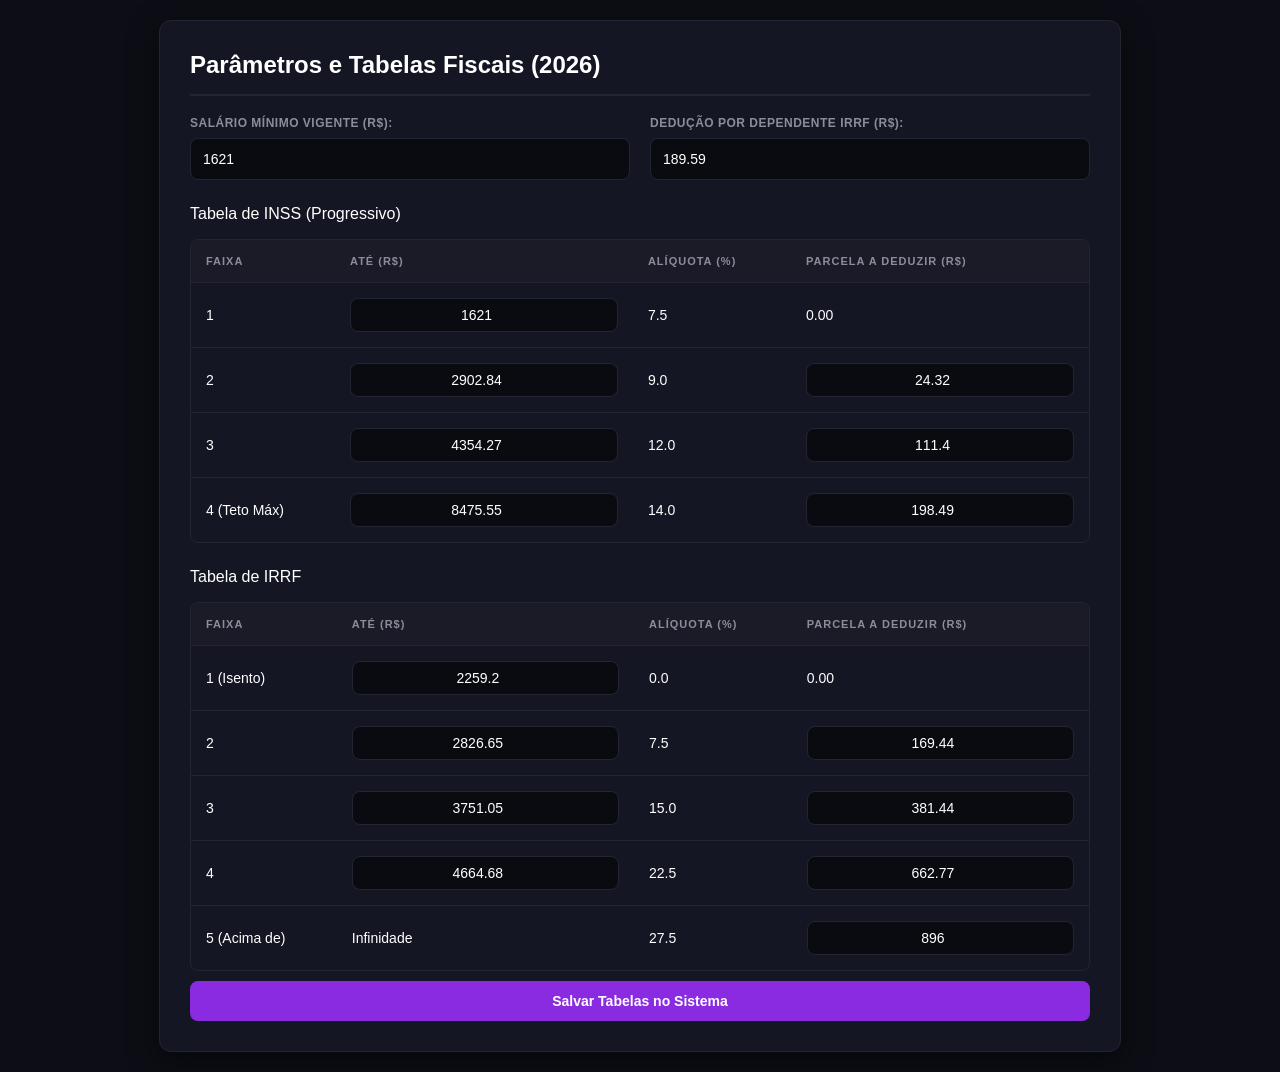
==== configuracoes.html @ a4c261ab "Update configuracoes.html" ====
<!DOCTYPE html>
<html lang="pt-BR">
<head>
    <meta charset="UTF-8">
    <meta name="viewport" content="width=device-width, initial-scale=1.0">
    <title>RH - Tabelas Fiscais (2026)</title>
    <style>
        :root {
            --bg-body: #0d0e15;
            --bg-card: #151623;
            --text-main: #ffffff;
            --text-muted: #8b8d9b;
            --accent-purple: #8a2be2;
            --accent-green: #2ecc71;
            --accent-red: #ff4757;
            --border-color: #232533;
        }

        body {
            font-family: 'Segoe UI', Tahoma, Geneva, Verdana, sans-serif;
            background-color: var(--bg-body);
            color: var(--text-main);
            padding: 20px;
            margin: 0;
        }

        .container, .card {
            background-color: var(--bg-card);
            padding: 30px;
            border-radius: 12px;
            border: 1px solid var(--border-color);
            max-width: 900px;
            margin: auto;
            box-shadow: 0 10px 30px rgba(0,0,0,0.5);
        }

        h2 { color: var(--text-main); border-bottom: 2px solid var(--border-color); padding-bottom: 15px; margin-top: 0; font-weight: 600; }
        h3 { color: var(--text-main); margin-top: 25px; font-weight: 500; font-size: 16px; }

        .form-grid, .grid-geral, .controles { display: grid; grid-template-columns: 1fr 1fr; gap: 20px; margin-bottom: 25px; }
        .form-group { display: flex; flex-direction: column; }
        .form-group.full-width { grid-column: 1 / -1; }

        label { font-size: 12px; color: var(--text-muted); font-weight: bold; margin-bottom: 8px; text-transform: uppercase; letter-spacing: 0.5px;}

        input, select {
            width: 100%; padding: 12px; background: #0a0b10;
            border: 1px solid var(--border-color); color: var(--text-main);
            border-radius: 8px; box-sizing: border-box; font-size: 14px; transition: 0.3s;
        }

        input:focus, select:focus { border-color: var(--accent-purple); outline: none; box-shadow: 0 0 0 2px rgba(138, 43, 226, 0.2); }
        input.tabela-input { text-align: center; padding: 8px; }

        button, .btn-salvar {
            padding: 12px 20px; border: none; border-radius: 8px; font-weight: bold; cursor: pointer; transition: 0.3s; color: #fff; font-size: 14px;
        }
        .btn-salvar, button { background-color: var(--accent-purple); width: 100%; margin-top: 10px;}
        .btn-salvar:hover, button:hover { background-color: #7122b8; transform: translateY(-1px); }

        table { width: 100%; border-collapse: separate; border-spacing: 0; margin-top: 15px; font-size: 14px; border: 1px solid var(--border-color); border-radius: 8px; overflow: hidden; }
        th, td { padding: 15px; text-align: left; border-bottom: 1px solid var(--border-color); }
        th { background-color: rgba(255,255,255,0.02); color: var(--text-muted); text-transform: uppercase; font-size: 11px; font-weight: bold; letter-spacing: 1px; }
        tr:last-child td { border-bottom: none; }
        tr:hover td { background-color: rgba(255,255,255,0.02); }

        .msg-sucesso { display: none; background-color: rgba(46, 204, 113, 0.1); color: var(--accent-green); border: 1px solid rgba(46, 204, 113, 0.2); padding: 12px; border-radius: 8px; text-align: center; margin-top: 20px; font-weight: bold; }
    </style>
</head>
<body>

<div class="container">
    <h2>Parâmetros e Tabelas Fiscais (2026)</h2>
    
    <div class="grid-geral">
        <div class="form-group">
            <label>Salário Mínimo Vigente (R$):</label>
            <input type="number" id="salarioMinimo" step="0.01">
        </div>
        <div class="form-group">
            <label>Dedução por Dependente IRRF (R$):</label>
            <input type="number" id="deducaoDependente" step="0.01">
        </div>
    </div>

    <h3>Tabela de INSS (Progressivo)</h3>
    <table>
        <tr>
            <th>Faixa</th>
            <th>Até (R$)</th>
            <th>Alíquota (%)</th>
            <th>Parcela a Deduzir (R$)</th>
        </tr>
        <tr><td>1</td><td><input type="number" id="inssTeto1" class="tabela-input"></td><td>7.5</td><td>0.00</td></tr>
        <tr><td>2</td><td><input type="number" id="inssTeto2" class="tabela-input"></td><td>9.0</td><td><input type="number" id="inssDed2" class="tabela-input"></td></tr>
        <tr><td>3</td><td><input type="number" id="inssTeto3" class="tabela-input"></td><td>12.0</td><td><input type="number" id="inssDed3" class="tabela-input"></td></tr>
        <tr><td>4 (Teto Máx)</td><td><input type="number" id="inssTeto4" class="tabela-input"></td><td>14.0</td><td><input type="number" id="inssDed4" class="tabela-input"></td></tr>
    </table>

    <h3>Tabela de IRRF</h3>
    <table>
        <tr>
            <th>Faixa</th>
            <th>Até (R$)</th>
            <th>Alíquota (%)</th>
            <th>Parcela a Deduzir (R$)</th>
        </tr>
        <tr><td>1 (Isento)</td><td><input type="number" id="irrfTeto1" class="tabela-input"></td><td>0.0</td><td>0.00</td></tr>
        <tr><td>2</td><td><input type="number" id="irrfTeto2" class="tabela-input"></td><td>7.5</td><td><input type="number" id="irrfDed2" class="tabela-input"></td></tr>
        <tr><td>3</td><td><input type="number" id="irrfTeto3" class="tabela-input"></td><td>15.0</td><td><input type="number" id="irrfDed3" class="tabela-input"></td></tr>
        <tr><td>4</td><td><input type="number" id="irrfTeto4" class="tabela-input"></td><td>22.5</td><td><input type="number" id="irrfDed4" class="tabela-input"></td></tr>
        <tr><td>5 (Acima de)</td><td>Infinidade</td><td>27.5</td><td><input type="number" id="irrfDed5" class="tabela-input"></td></tr>
    </table>

    <button class="btn-salvar" onclick="salvarTabelas()">Salvar Tabelas no Sistema</button>
    <div id="msgSucesso" class="msg-sucesso">Tabelas atualizadas e salvas com sucesso!</div>
</div>

<script>
    document.addEventListener("DOMContentLoaded", carregarTabelas);

    function carregarTabelas() {
        const dados = JSON.parse(localStorage.getItem('rhTabelasFiscais')) || {
            geral: { salarioMinimo: 1621.00, deducaoDependente: 189.59 },
            inss: { 
                teto1: 1621.00, 
                teto2: 2902.84, ded2: 24.32, 
                teto3: 4354.27, ded3: 111.40, 
                teto4: 8475.55, ded4: 198.49 
            },
            irrf: { teto1: 2259.20, teto2: 2826.65, ded2: 169.44, teto3: 3751.05, ded3: 381.44, teto4: 4664.68, ded4: 662.77, ded5: 896.00 }
        };

        document.getElementById('salarioMinimo').value = dados.geral.salarioMinimo;
        document.getElementById('deducaoDependente').value = dados.geral.deducaoDependente;
        
        document.getElementById('inssTeto1').value = dados.inss.teto1;
        document.getElementById('inssTeto2').value = dados.inss.teto2;
        document.getElementById('inssTeto3').value = dados.inss.teto3;
        document.getElementById('inssTeto4').value = dados.inss.teto4;

        document.getElementById('irrfTeto1').value = dados.irrf.teto1;
        document.getElementById('irrfTeto2').value = dados.irrf.teto2;
        document.getElementById('irrfTeto3').value = dados.irrf.teto3;
        document.getElementById('irrfTeto4').value = dados.irrf.teto4;
        
        document.getElementById('irrfDed2').value = dados.irrf.ded2;
        document.getElementById('irrfDed3').value = dados.irrf.ded3;
        document.getElementById('irrfDed4').value = dados.irrf.ded4;
        document.getElementById('irrfDed5').value = dados.irrf.ded5;

        // Novas parcelas do INSS
        document.getElementById('inssDed2').value = dados.inss.ded2;
        document.getElementById('inssDed3').value = dados.inss.ded3;
        document.getElementById('inssDed4').value = dados.inss.ded4;
    }

    function salvarTabelas() {
        const dados = {
            geral: {
                salarioMinimo: parseFloat(document.getElementById('salarioMinimo').value),
                deducaoDependente: parseFloat(document.getElementById('deducaoDependente').value)
            },
            inss: {
                teto1: parseFloat(document.getElementById('inssTeto1').value),
                teto2: parseFloat(document.getElementById('inssTeto2').value),
                ded2: parseFloat(document.getElementById('inssDed2').value),
                teto3: parseFloat(document.getElementById('inssTeto3').value),
                ded3: parseFloat(document.getElementById('inssDed3').value),
                teto4: parseFloat(document.getElementById('inssTeto4').value),
                ded4: parseFloat(document.getElementById('inssDed4').value)
            },
            irrf: {
                teto1: parseFloat(document.getElementById('irrfTeto1').value),
                teto2: parseFloat(document.getElementById('irrfTeto2').value),
                ded2: parseFloat(document.getElementById('irrfDed2').value),
                teto3: parseFloat(document.getElementById('irrfTeto3').value),
                ded3: parseFloat(document.getElementById('irrfDed3').value),
                teto4: parseFloat(document.getElementById('irrfTeto4').value),
                ded4: parseFloat(document.getElementById('irrfDed4').value),
                ded5: parseFloat(document.getElementById('irrfDed5').value)
            }
        };

        localStorage.setItem('rhTabelasFiscais', JSON.stringify(dados));

        const msg = document.getElementById('msgSucesso');
        msg.style.display = 'block';
        setTimeout(() => { msg.style.display = 'none'; }, 3000);
    }
</script>

</body>
</html>
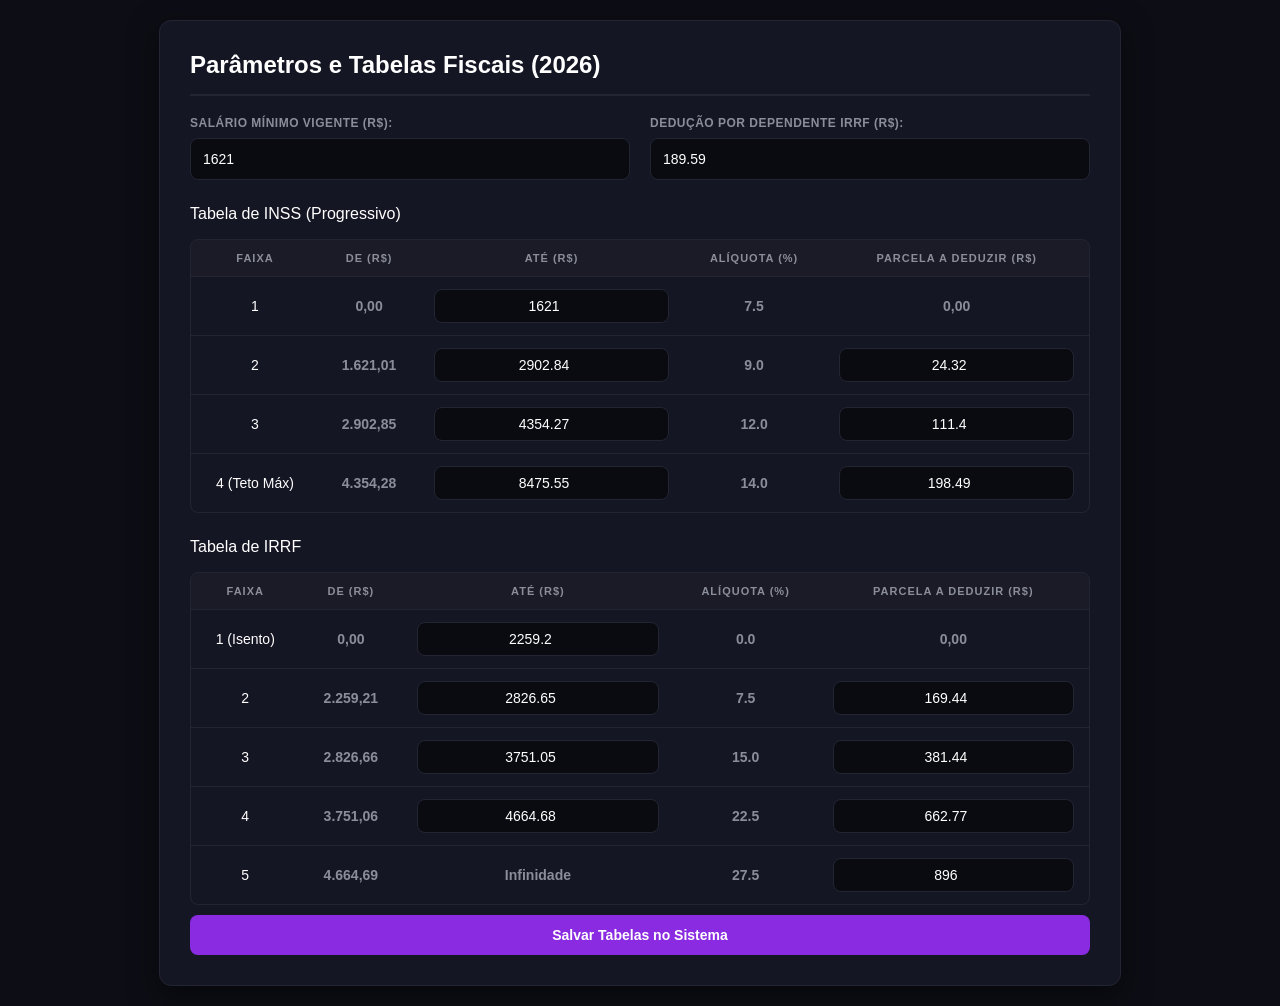
==== commit 60e68815: "Update configuracoes.html" ====
--- a/configuracoes.html
+++ b/configuracoes.html
@@ -6,63 +6,34 @@
     <title>RH - Tabelas Fiscais (2026)</title>
     <style>
         :root {
-            --bg-body: #0d0e15;
-            --bg-card: #151623;
-            --text-main: #ffffff;
-            --text-muted: #8b8d9b;
-            --accent-purple: #8a2be2;
-            --accent-green: #2ecc71;
-            --accent-red: #ff4757;
-            --border-color: #232533;
+            --bg-body: #0d0e15; --bg-card: #151623; --text-main: #ffffff;
+            --text-muted: #8b8d9b; --accent-purple: #8a2be2; --accent-green: #2ecc71;
+            --accent-red: #ff4757; --border-color: #232533;
         }
 
-        body {
-            font-family: 'Segoe UI', Tahoma, Geneva, Verdana, sans-serif;
-            background-color: var(--bg-body);
-            color: var(--text-main);
-            padding: 20px;
-            margin: 0;
-        }
-
-        .container, .card {
-            background-color: var(--bg-card);
-            padding: 30px;
-            border-radius: 12px;
-            border: 1px solid var(--border-color);
-            max-width: 900px;
-            margin: auto;
-            box-shadow: 0 10px 30px rgba(0,0,0,0.5);
-        }
-
+        body { font-family: 'Segoe UI', Tahoma, Geneva, Verdana, sans-serif; background-color: var(--bg-body); color: var(--text-main); padding: 20px; margin: 0; }
+        .container { background-color: var(--bg-card); padding: 30px; border-radius: 12px; border: 1px solid var(--border-color); max-width: 900px; margin: auto; box-shadow: 0 10px 30px rgba(0,0,0,0.5); }
         h2 { color: var(--text-main); border-bottom: 2px solid var(--border-color); padding-bottom: 15px; margin-top: 0; font-weight: 600; }
         h3 { color: var(--text-main); margin-top: 25px; font-weight: 500; font-size: 16px; }
 
-        .form-grid, .grid-geral, .controles { display: grid; grid-template-columns: 1fr 1fr; gap: 20px; margin-bottom: 25px; }
+        .form-grid, .grid-geral { display: grid; grid-template-columns: 1fr 1fr; gap: 20px; margin-bottom: 25px; }
         .form-group { display: flex; flex-direction: column; }
-        .form-group.full-width { grid-column: 1 / -1; }
-
+        
         label { font-size: 12px; color: var(--text-muted); font-weight: bold; margin-bottom: 8px; text-transform: uppercase; letter-spacing: 0.5px;}
-
-        input, select {
-            width: 100%; padding: 12px; background: #0a0b10;
-            border: 1px solid var(--border-color); color: var(--text-main);
-            border-radius: 8px; box-sizing: border-box; font-size: 14px; transition: 0.3s;
-        }
-
-        input:focus, select:focus { border-color: var(--accent-purple); outline: none; box-shadow: 0 0 0 2px rgba(138, 43, 226, 0.2); }
+        input { width: 100%; padding: 12px; background: #0a0b10; border: 1px solid var(--border-color); color: var(--text-main); border-radius: 8px; box-sizing: border-box; font-size: 14px; transition: 0.3s; }
+        input:focus { border-color: var(--accent-purple); outline: none; box-shadow: 0 0 0 2px rgba(138, 43, 226, 0.2); }
         input.tabela-input { text-align: center; padding: 8px; }
 
-        button, .btn-salvar {
-            padding: 12px 20px; border: none; border-radius: 8px; font-weight: bold; cursor: pointer; transition: 0.3s; color: #fff; font-size: 14px;
-        }
-        .btn-salvar, button { background-color: var(--accent-purple); width: 100%; margin-top: 10px;}
-        .btn-salvar:hover, button:hover { background-color: #7122b8; transform: translateY(-1px); }
+        button, .btn-salvar { padding: 12px 20px; border: none; border-radius: 8px; font-weight: bold; cursor: pointer; transition: 0.3s; color: #fff; font-size: 14px; background-color: var(--accent-purple); width: 100%; margin-top: 10px;}
+        .btn-salvar:hover { background-color: #7122b8; transform: translateY(-1px); }
 
         table { width: 100%; border-collapse: separate; border-spacing: 0; margin-top: 15px; font-size: 14px; border: 1px solid var(--border-color); border-radius: 8px; overflow: hidden; }
-        th, td { padding: 15px; text-align: left; border-bottom: 1px solid var(--border-color); }
+        th, td { padding: 12px 15px; text-align: center; border-bottom: 1px solid var(--border-color); }
         th { background-color: rgba(255,255,255,0.02); color: var(--text-muted); text-transform: uppercase; font-size: 11px; font-weight: bold; letter-spacing: 1px; }
         tr:last-child td { border-bottom: none; }
         tr:hover td { background-color: rgba(255,255,255,0.02); }
+        
+        .col-texto { color: var(--text-muted); font-weight: bold; }
 
         .msg-sucesso { display: none; background-color: rgba(46, 204, 113, 0.1); color: var(--accent-green); border: 1px solid rgba(46, 204, 113, 0.2); padding: 12px; border-radius: 8px; text-align: center; margin-top: 20px; font-weight: bold; }
     </style>
@@ -87,29 +58,85 @@
     <table>
         <tr>
             <th>Faixa</th>
+            <th>De (R$)</th>
             <th>Até (R$)</th>
             <th>Alíquota (%)</th>
             <th>Parcela a Deduzir (R$)</th>
         </tr>
-        <tr><td>1</td><td><input type="number" id="inssTeto1" class="tabela-input"></td><td>7.5</td><td>0.00</td></tr>
-        <tr><td>2</td><td><input type="number" id="inssTeto2" class="tabela-input"></td><td>9.0</td><td><input type="number" id="inssDed2" class="tabela-input"></td></tr>
-        <tr><td>3</td><td><input type="number" id="inssTeto3" class="tabela-input"></td><td>12.0</td><td><input type="number" id="inssDed3" class="tabela-input"></td></tr>
-        <tr><td>4 (Teto Máx)</td><td><input type="number" id="inssTeto4" class="tabela-input"></td><td>14.0</td><td><input type="number" id="inssDed4" class="tabela-input"></td></tr>
+        <tr>
+            <td>1</td>
+            <td class="col-texto">0,00</td>
+            <td><input type="number" id="inssTeto1" class="tabela-input" onchange="atualizarLimites()"></td>
+            <td class="col-texto">7.5</td>
+            <td class="col-texto">0,00</td>
+        </tr>
+        <tr>
+            <td>2</td>
+            <td class="col-texto" id="inssDe2">1.621,01</td>
+            <td><input type="number" id="inssTeto2" class="tabela-input" onchange="atualizarLimites()"></td>
+            <td class="col-texto">9.0</td>
+            <td><input type="number" id="inssDed2" class="tabela-input"></td>
+        </tr>
+        <tr>
+            <td>3</td>
+            <td class="col-texto" id="inssDe3">2.902,85</td>
+            <td><input type="number" id="inssTeto3" class="tabela-input" onchange="atualizarLimites()"></td>
+            <td class="col-texto">12.0</td>
+            <td><input type="number" id="inssDed3" class="tabela-input"></td>
+        </tr>
+        <tr>
+            <td>4 (Teto Máx)</td>
+            <td class="col-texto" id="inssDe4">4.354,28</td>
+            <td><input type="number" id="inssTeto4" class="tabela-input"></td>
+            <td class="col-texto">14.0</td>
+            <td><input type="number" id="inssDed4" class="tabela-input"></td>
+        </tr>
     </table>
 
     <h3>Tabela de IRRF</h3>
     <table>
         <tr>
             <th>Faixa</th>
+            <th>De (R$)</th>
             <th>Até (R$)</th>
             <th>Alíquota (%)</th>
             <th>Parcela a Deduzir (R$)</th>
         </tr>
-        <tr><td>1 (Isento)</td><td><input type="number" id="irrfTeto1" class="tabela-input"></td><td>0.0</td><td>0.00</td></tr>
-        <tr><td>2</td><td><input type="number" id="irrfTeto2" class="tabela-input"></td><td>7.5</td><td><input type="number" id="irrfDed2" class="tabela-input"></td></tr>
-        <tr><td>3</td><td><input type="number" id="irrfTeto3" class="tabela-input"></td><td>15.0</td><td><input type="number" id="irrfDed3" class="tabela-input"></td></tr>
-        <tr><td>4</td><td><input type="number" id="irrfTeto4" class="tabela-input"></td><td>22.5</td><td><input type="number" id="irrfDed4" class="tabela-input"></td></tr>
-        <tr><td>5 (Acima de)</td><td>Infinidade</td><td>27.5</td><td><input type="number" id="irrfDed5" class="tabela-input"></td></tr>
+        <tr>
+            <td>1 (Isento)</td>
+            <td class="col-texto">0,00</td>
+            <td><input type="number" id="irrfTeto1" class="tabela-input" onchange="atualizarLimites()"></td>
+            <td class="col-texto">0.0</td>
+            <td class="col-texto">0,00</td>
+        </tr>
+        <tr>
+            <td>2</td>
+            <td class="col-texto" id="irrfDe2">2.259,21</td>
+            <td><input type="number" id="irrfTeto2" class="tabela-input" onchange="atualizarLimites()"></td>
+            <td class="col-texto">7.5</td>
+            <td><input type="number" id="irrfDed2" class="tabela-input"></td>
+        </tr>
+        <tr>
+            <td>3</td>
+            <td class="col-texto" id="irrfDe3">2.826,66</td>
+            <td><input type="number" id="irrfTeto3" class="tabela-input" onchange="atualizarLimites()"></td>
+            <td class="col-texto">15.0</td>
+            <td><input type="number" id="irrfDed3" class="tabela-input"></td>
+        </tr>
+        <tr>
+            <td>4</td>
+            <td class="col-texto" id="irrfDe4">3.751,06</td>
+            <td><input type="number" id="irrfTeto4" class="tabela-input" onchange="atualizarLimites()"></td>
+            <td class="col-texto">22.5</td>
+            <td><input type="number" id="irrfDed4" class="tabela-input"></td>
+        </tr>
+        <tr>
+            <td>5</td>
+            <td class="col-texto" id="irrfDe5">4.664,69</td>
+            <td class="col-texto">Infinidade</td>
+            <td class="col-texto">27.5</td>
+            <td><input type="number" id="irrfDed5" class="tabela-input"></td>
+        </tr>
     </table>
 
     <button class="btn-salvar" onclick="salvarTabelas()">Salvar Tabelas no Sistema</button>
@@ -131,28 +158,47 @@
             irrf: { teto1: 2259.20, teto2: 2826.65, ded2: 169.44, teto3: 3751.05, ded3: 381.44, teto4: 4664.68, ded4: 662.77, ded5: 896.00 }
         };
 
+        // Geral
         document.getElementById('salarioMinimo').value = dados.geral.salarioMinimo;
         document.getElementById('deducaoDependente').value = dados.geral.deducaoDependente;
         
+        // INSS
         document.getElementById('inssTeto1').value = dados.inss.teto1;
         document.getElementById('inssTeto2').value = dados.inss.teto2;
         document.getElementById('inssTeto3').value = dados.inss.teto3;
         document.getElementById('inssTeto4').value = dados.inss.teto4;
-
+        document.getElementById('inssDed2').value = dados.inss.ded2;
+        document.getElementById('inssDed3').value = dados.inss.ded3;
+        document.getElementById('inssDed4').value = dados.inss.ded4;
+
+        // IRRF
         document.getElementById('irrfTeto1').value = dados.irrf.teto1;
         document.getElementById('irrfTeto2').value = dados.irrf.teto2;
         document.getElementById('irrfTeto3').value = dados.irrf.teto3;
         document.getElementById('irrfTeto4').value = dados.irrf.teto4;
-        
         document.getElementById('irrfDed2').value = dados.irrf.ded2;
         document.getElementById('irrfDed3').value = dados.irrf.ded3;
         document.getElementById('irrfDed4').value = dados.irrf.ded4;
         document.getElementById('irrfDed5').value = dados.irrf.ded5;
 
-        // Novas parcelas do INSS
-        document.getElementById('inssDed2').value = dados.inss.ded2;
-        document.getElementById('inssDed3').value = dados.inss.ded3;
-        document.getElementById('inssDed4').value = dados.inss.ded4;
+        // Atualiza os campos visuais "De (R$)"
+        atualizarLimites();
+    }
+
+    function atualizarLimites() {
+        // Formata os textos para exibir no padrão "1.621,01"
+        const formatarMoeda = (valor) => valor.toLocaleString('pt-BR', { minimumFractionDigits: 2, maximumFractionDigits: 2 });
+
+        // Atualiza "De" do INSS
+        document.getElementById('inssDe2').innerText = formatarMoeda(parseFloat(document.getElementById('inssTeto1').value || 0) + 0.01);
+        document.getElementById('inssDe3').innerText = formatarMoeda(parseFloat(document.getElementById('inssTeto2').value || 0) + 0.01);
+        document.getElementById('inssDe4').innerText = formatarMoeda(parseFloat(document.getElementById('inssTeto3').value || 0) + 0.01);
+
+        // Atualiza "De" do IRRF
+        document.getElementById('irrfDe2').innerText = formatarMoeda(parseFloat(document.getElementById('irrfTeto1').value || 0) + 0.01);
+        document.getElementById('irrfDe3').innerText = formatarMoeda(parseFloat(document.getElementById('irrfTeto2').value || 0) + 0.01);
+        document.getElementById('irrfDe4').innerText = formatarMoeda(parseFloat(document.getElementById('irrfTeto3').value || 0) + 0.01);
+        document.getElementById('irrfDe5').innerText = formatarMoeda(parseFloat(document.getElementById('irrfTeto4').value || 0) + 0.01);
     }
 
     function salvarTabelas() {
@@ -184,6 +230,9 @@
 
         localStorage.setItem('rhTabelasFiscais', JSON.stringify(dados));
 
+        // Atualiza os valores visuais novamente por garantia
+        atualizarLimites();
+
         const msg = document.getElementById('msgSucesso');
         msg.style.display = 'block';
         setTimeout(() => { msg.style.display = 'none'; }, 3000);
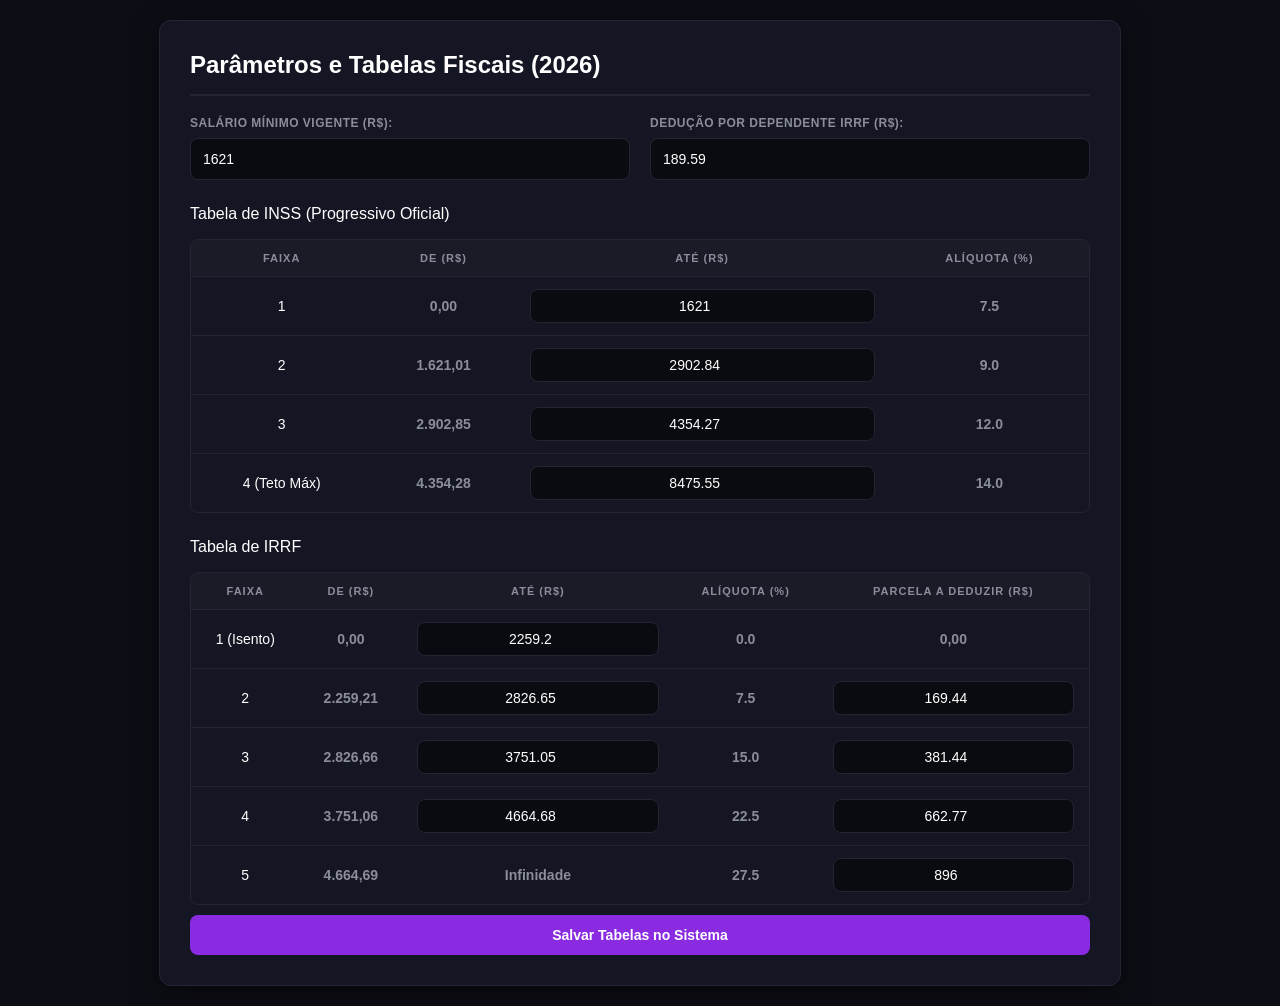
==== commit 0923b46f: "Update configuracoes.html" ====
--- a/configuracoes.html
+++ b/configuracoes.html
@@ -54,7 +54,41 @@
         </div>
     </div>
 
-    <h3>Tabela de INSS (Progressivo)</h3>
+    <h3>Tabela de INSS (Progressivo Oficial)</h3>
+    <table>
+        <tr>
+            <th>Faixa</th>
+            <th>De (R$)</th>
+            <th>Até (R$)</th>
+            <th>Alíquota (%)</th>
+        </tr>
+        <tr>
+            <td>1</td>
+            <td class="col-texto">0,00</td>
+            <td><input type="number" id="inssTeto1" class="tabela-input" onchange="atualizarLimites()"></td>
+            <td class="col-texto">7.5</td>
+        </tr>
+        <tr>
+            <td>2</td>
+            <td class="col-texto" id="inssDe2">-</td>
+            <td><input type="number" id="inssTeto2" class="tabela-input" onchange="atualizarLimites()"></td>
+            <td class="col-texto">9.0</td>
+        </tr>
+        <tr>
+            <td>3</td>
+            <td class="col-texto" id="inssDe3">-</td>
+            <td><input type="number" id="inssTeto3" class="tabela-input" onchange="atualizarLimites()"></td>
+            <td class="col-texto">12.0</td>
+        </tr>
+        <tr>
+            <td>4 (Teto Máx)</td>
+            <td class="col-texto" id="inssDe4">-</td>
+            <td><input type="number" id="inssTeto4" class="tabela-input"></td>
+            <td class="col-texto">14.0</td>
+        </tr>
+    </table>
+
+    <h3>Tabela de IRRF</h3>
     <table>
         <tr>
             <th>Faixa</th>
@@ -64,45 +98,6 @@
             <th>Parcela a Deduzir (R$)</th>
         </tr>
         <tr>
-            <td>1</td>
-            <td class="col-texto">0,00</td>
-            <td><input type="number" id="inssTeto1" class="tabela-input" onchange="atualizarLimites()"></td>
-            <td class="col-texto">7.5</td>
-            <td class="col-texto">0,00</td>
-        </tr>
-        <tr>
-            <td>2</td>
-            <td class="col-texto" id="inssDe2">1.621,01</td>
-            <td><input type="number" id="inssTeto2" class="tabela-input" onchange="atualizarLimites()"></td>
-            <td class="col-texto">9.0</td>
-            <td><input type="number" id="inssDed2" class="tabela-input"></td>
-        </tr>
-        <tr>
-            <td>3</td>
-            <td class="col-texto" id="inssDe3">2.902,85</td>
-            <td><input type="number" id="inssTeto3" class="tabela-input" onchange="atualizarLimites()"></td>
-            <td class="col-texto">12.0</td>
-            <td><input type="number" id="inssDed3" class="tabela-input"></td>
-        </tr>
-        <tr>
-            <td>4 (Teto Máx)</td>
-            <td class="col-texto" id="inssDe4">4.354,28</td>
-            <td><input type="number" id="inssTeto4" class="tabela-input"></td>
-            <td class="col-texto">14.0</td>
-            <td><input type="number" id="inssDed4" class="tabela-input"></td>
-        </tr>
-    </table>
-
-    <h3>Tabela de IRRF</h3>
-    <table>
-        <tr>
-            <th>Faixa</th>
-            <th>De (R$)</th>
-            <th>Até (R$)</th>
-            <th>Alíquota (%)</th>
-            <th>Parcela a Deduzir (R$)</th>
-        </tr>
-        <tr>
             <td>1 (Isento)</td>
             <td class="col-texto">0,00</td>
             <td><input type="number" id="irrfTeto1" class="tabela-input" onchange="atualizarLimites()"></td>
@@ -111,28 +106,28 @@
         </tr>
         <tr>
             <td>2</td>
-            <td class="col-texto" id="irrfDe2">2.259,21</td>
+            <td class="col-texto" id="irrfDe2">-</td>
             <td><input type="number" id="irrfTeto2" class="tabela-input" onchange="atualizarLimites()"></td>
             <td class="col-texto">7.5</td>
             <td><input type="number" id="irrfDed2" class="tabela-input"></td>
         </tr>
         <tr>
             <td>3</td>
-            <td class="col-texto" id="irrfDe3">2.826,66</td>
+            <td class="col-texto" id="irrfDe3">-</td>
             <td><input type="number" id="irrfTeto3" class="tabela-input" onchange="atualizarLimites()"></td>
             <td class="col-texto">15.0</td>
             <td><input type="number" id="irrfDed3" class="tabela-input"></td>
         </tr>
         <tr>
             <td>4</td>
-            <td class="col-texto" id="irrfDe4">3.751,06</td>
+            <td class="col-texto" id="irrfDe4">-</td>
             <td><input type="number" id="irrfTeto4" class="tabela-input" onchange="atualizarLimites()"></td>
             <td class="col-texto">22.5</td>
             <td><input type="number" id="irrfDed4" class="tabela-input"></td>
         </tr>
         <tr>
             <td>5</td>
-            <td class="col-texto" id="irrfDe5">4.664,69</td>
+            <td class="col-texto" id="irrfDe5">-</td>
             <td class="col-texto">Infinidade</td>
             <td class="col-texto">27.5</td>
             <td><input type="number" id="irrfDed5" class="tabela-input"></td>
@@ -140,38 +135,28 @@
     </table>
 
     <button class="btn-salvar" onclick="salvarTabelas()">Salvar Tabelas no Sistema</button>
-    <div id="msgSucesso" class="msg-sucesso">Tabelas atualizadas e salvas com sucesso!</div>
+    <div id="msgSucesso" class="msg-sucesso">Tabelas atualizadas com sucesso!</div>
 </div>
 
 <script>
     document.addEventListener("DOMContentLoaded", carregarTabelas);
 
     function carregarTabelas() {
+        // Remove as deduções do INSS e carrega os dados limpos
         const dados = JSON.parse(localStorage.getItem('rhTabelasFiscais')) || {
             geral: { salarioMinimo: 1621.00, deducaoDependente: 189.59 },
-            inss: { 
-                teto1: 1621.00, 
-                teto2: 2902.84, ded2: 24.32, 
-                teto3: 4354.27, ded3: 111.40, 
-                teto4: 8475.55, ded4: 198.49 
-            },
+            inss: { teto1: 1621.00, teto2: 2902.84, teto3: 4354.27, teto4: 8475.55 },
             irrf: { teto1: 2259.20, teto2: 2826.65, ded2: 169.44, teto3: 3751.05, ded3: 381.44, teto4: 4664.68, ded4: 662.77, ded5: 896.00 }
         };
 
-        // Geral
         document.getElementById('salarioMinimo').value = dados.geral.salarioMinimo;
         document.getElementById('deducaoDependente').value = dados.geral.deducaoDependente;
         
-        // INSS
         document.getElementById('inssTeto1').value = dados.inss.teto1;
         document.getElementById('inssTeto2').value = dados.inss.teto2;
         document.getElementById('inssTeto3').value = dados.inss.teto3;
         document.getElementById('inssTeto4').value = dados.inss.teto4;
-        document.getElementById('inssDed2').value = dados.inss.ded2;
-        document.getElementById('inssDed3').value = dados.inss.ded3;
-        document.getElementById('inssDed4').value = dados.inss.ded4;
-
-        // IRRF
+
         document.getElementById('irrfTeto1').value = dados.irrf.teto1;
         document.getElementById('irrfTeto2').value = dados.irrf.teto2;
         document.getElementById('irrfTeto3').value = dados.irrf.teto3;
@@ -181,20 +166,14 @@
         document.getElementById('irrfDed4').value = dados.irrf.ded4;
         document.getElementById('irrfDed5').value = dados.irrf.ded5;
 
-        // Atualiza os campos visuais "De (R$)"
         atualizarLimites();
     }
 
     function atualizarLimites() {
-        // Formata os textos para exibir no padrão "1.621,01"
         const formatarMoeda = (valor) => valor.toLocaleString('pt-BR', { minimumFractionDigits: 2, maximumFractionDigits: 2 });
-
-        // Atualiza "De" do INSS
         document.getElementById('inssDe2').innerText = formatarMoeda(parseFloat(document.getElementById('inssTeto1').value || 0) + 0.01);
         document.getElementById('inssDe3').innerText = formatarMoeda(parseFloat(document.getElementById('inssTeto2').value || 0) + 0.01);
         document.getElementById('inssDe4').innerText = formatarMoeda(parseFloat(document.getElementById('inssTeto3').value || 0) + 0.01);
-
-        // Atualiza "De" do IRRF
         document.getElementById('irrfDe2').innerText = formatarMoeda(parseFloat(document.getElementById('irrfTeto1').value || 0) + 0.01);
         document.getElementById('irrfDe3').innerText = formatarMoeda(parseFloat(document.getElementById('irrfTeto2').value || 0) + 0.01);
         document.getElementById('irrfDe4').innerText = formatarMoeda(parseFloat(document.getElementById('irrfTeto3').value || 0) + 0.01);
@@ -210,11 +189,8 @@
             inss: {
                 teto1: parseFloat(document.getElementById('inssTeto1').value),
                 teto2: parseFloat(document.getElementById('inssTeto2').value),
-                ded2: parseFloat(document.getElementById('inssDed2').value),
                 teto3: parseFloat(document.getElementById('inssTeto3').value),
-                ded3: parseFloat(document.getElementById('inssDed3').value),
-                teto4: parseFloat(document.getElementById('inssTeto4').value),
-                ded4: parseFloat(document.getElementById('inssDed4').value)
+                teto4: parseFloat(document.getElementById('inssTeto4').value)
             },
             irrf: {
                 teto1: parseFloat(document.getElementById('irrfTeto1').value),
@@ -229,8 +205,6 @@
         };
 
         localStorage.setItem('rhTabelasFiscais', JSON.stringify(dados));
-
-        // Atualiza os valores visuais novamente por garantia
         atualizarLimites();
 
         const msg = document.getElementById('msgSucesso');
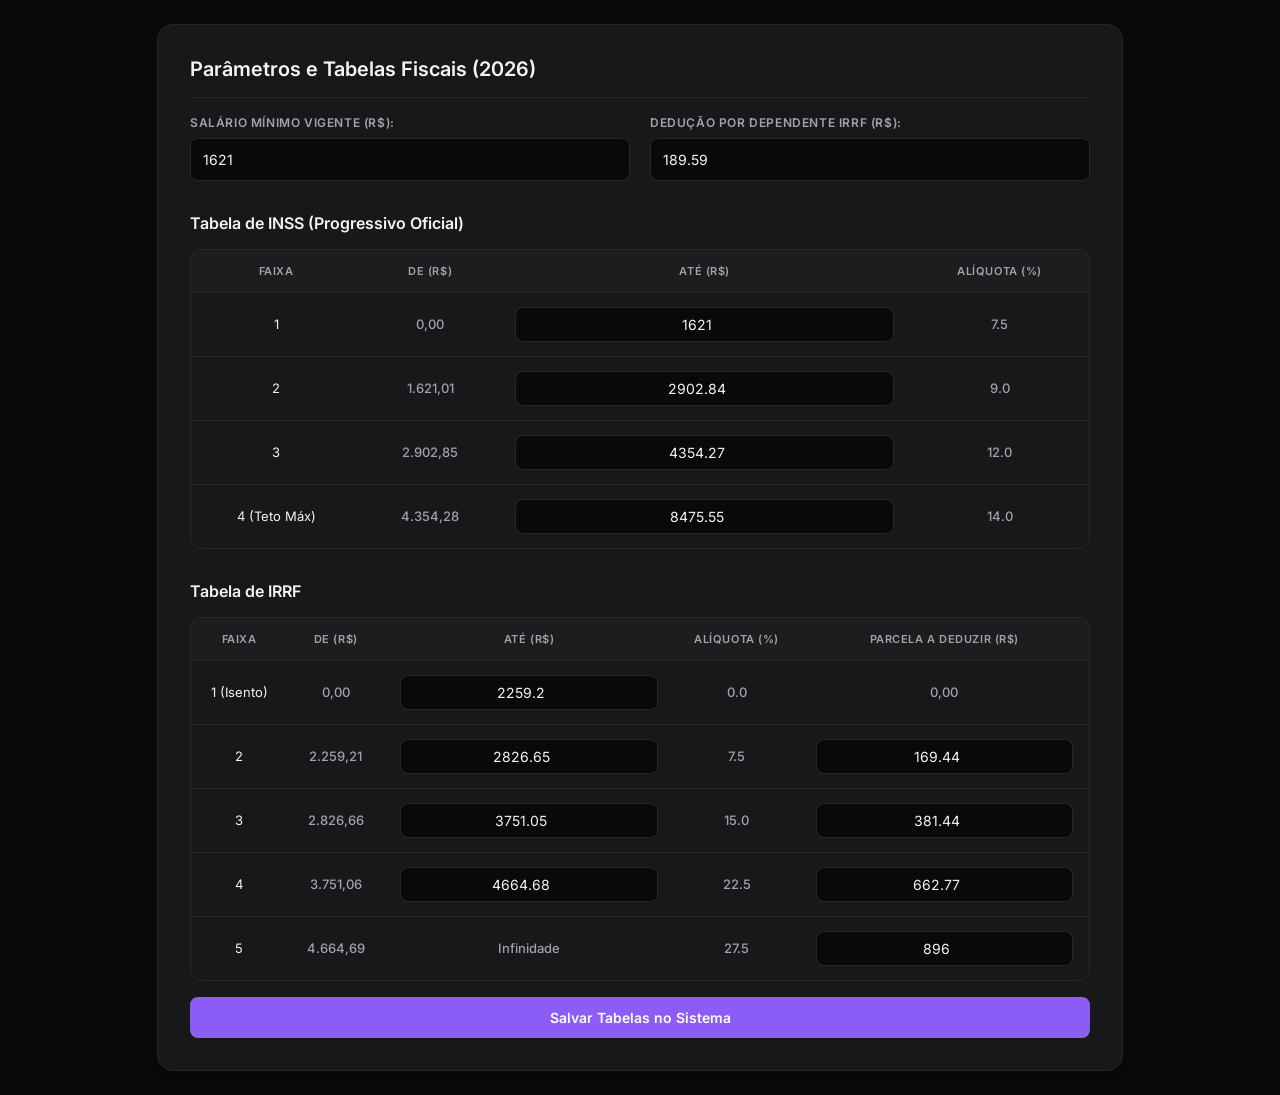
==== commit dfaa3eb8: "Update configuracoes.html" ====
--- a/configuracoes.html
+++ b/configuracoes.html
@@ -3,39 +3,39 @@
 <head>
     <meta charset="UTF-8">
     <meta name="viewport" content="width=device-width, initial-scale=1.0">
-    <title>RH - Tabelas Fiscais (2026)</title>
+    <title>RH - Tabelas Fiscais</title>
+    <link href="https://fonts.googleapis.com/css2?family=Inter:wght@400;500;600;700&display=swap" rel="stylesheet">
     <style>
         :root {
-            --bg-body: #0d0e15; --bg-card: #151623; --text-main: #ffffff;
-            --text-muted: #8b8d9b; --accent-purple: #8a2be2; --accent-green: #2ecc71;
-            --accent-red: #ff4757; --border-color: #232533;
+            --bg-body: #09090b; --bg-card: #18181b; --border-color: #27272a;
+            --text-main: #f4f4f5; --text-muted: #a1a1aa;
+            --accent-purple: #8b5cf6; --accent-green: #10b981; --accent-red: #ef4444;
         }
 
-        body { font-family: 'Segoe UI', Tahoma, Geneva, Verdana, sans-serif; background-color: var(--bg-body); color: var(--text-main); padding: 20px; margin: 0; }
-        .container { background-color: var(--bg-card); padding: 30px; border-radius: 12px; border: 1px solid var(--border-color); max-width: 900px; margin: auto; box-shadow: 0 10px 30px rgba(0,0,0,0.5); }
-        h2 { color: var(--text-main); border-bottom: 2px solid var(--border-color); padding-bottom: 15px; margin-top: 0; font-weight: 600; }
-        h3 { color: var(--text-main); margin-top: 25px; font-weight: 500; font-size: 16px; }
-
-        .form-grid, .grid-geral { display: grid; grid-template-columns: 1fr 1fr; gap: 20px; margin-bottom: 25px; }
+        body { font-family: 'Inter', sans-serif; background-color: var(--bg-body); color: var(--text-main); padding: 24px; margin: 0; -webkit-font-smoothing: antialiased; }
+        .container { background-color: var(--bg-card); padding: 32px; border-radius: 16px; border: 1px solid var(--border-color); max-width: 900px; margin: auto; box-shadow: 0 4px 6px -1px rgba(0,0,0,0.1); }
+        h2 { color: var(--text-main); border-bottom: 1px solid var(--border-color); padding-bottom: 16px; margin-top: 0; font-weight: 600; font-size: 20px;}
+        h3 { color: var(--text-main); margin-top: 32px; font-weight: 600; font-size: 16px; display: flex; align-items: center; gap: 8px;}
+
+        .grid-geral { display: grid; grid-template-columns: 1fr 1fr; gap: 20px; margin-bottom: 24px; }
         .form-group { display: flex; flex-direction: column; }
         
-        label { font-size: 12px; color: var(--text-muted); font-weight: bold; margin-bottom: 8px; text-transform: uppercase; letter-spacing: 0.5px;}
-        input { width: 100%; padding: 12px; background: #0a0b10; border: 1px solid var(--border-color); color: var(--text-main); border-radius: 8px; box-sizing: border-box; font-size: 14px; transition: 0.3s; }
-        input:focus { border-color: var(--accent-purple); outline: none; box-shadow: 0 0 0 2px rgba(138, 43, 226, 0.2); }
+        label { font-size: 12px; color: var(--text-muted); font-weight: 600; margin-bottom: 8px; text-transform: uppercase; letter-spacing: 0.05em;}
+        input { width: 100%; padding: 12px; background: #09090b; border: 1px solid var(--border-color); color: var(--text-main); border-radius: 8px; box-sizing: border-box; font-size: 14px; font-family: 'Inter', sans-serif; transition: 0.3s; }
+        input:focus { border-color: var(--accent-purple); outline: none; box-shadow: 0 0 0 2px rgba(139, 92, 246, 0.2); }
         input.tabela-input { text-align: center; padding: 8px; }
 
-        button, .btn-salvar { padding: 12px 20px; border: none; border-radius: 8px; font-weight: bold; cursor: pointer; transition: 0.3s; color: #fff; font-size: 14px; background-color: var(--accent-purple); width: 100%; margin-top: 10px;}
-        .btn-salvar:hover { background-color: #7122b8; transform: translateY(-1px); }
-
-        table { width: 100%; border-collapse: separate; border-spacing: 0; margin-top: 15px; font-size: 14px; border: 1px solid var(--border-color); border-radius: 8px; overflow: hidden; }
-        th, td { padding: 12px 15px; text-align: center; border-bottom: 1px solid var(--border-color); }
-        th { background-color: rgba(255,255,255,0.02); color: var(--text-muted); text-transform: uppercase; font-size: 11px; font-weight: bold; letter-spacing: 1px; }
+        button, .btn-salvar { padding: 12px 20px; border: none; border-radius: 8px; font-weight: 600; cursor: pointer; transition: 0.3s; color: #fff; font-size: 14px; background-color: var(--accent-purple); width: 100%; margin-top: 16px; font-family: 'Inter', sans-serif;}
+        .btn-salvar:hover { background-color: #7c3aed; transform: translateY(-1px); }
+
+        table { width: 100%; border-collapse: separate; border-spacing: 0; margin-top: 16px; font-size: 13px; border: 1px solid var(--border-color); border-radius: 12px; overflow: hidden; }
+        th, td { padding: 14px 16px; text-align: center; border-bottom: 1px solid var(--border-color); }
+        th { background-color: rgba(255,255,255,0.02); color: var(--text-muted); text-transform: uppercase; font-size: 11px; font-weight: 600; letter-spacing: 0.05em; }
         tr:last-child td { border-bottom: none; }
         tr:hover td { background-color: rgba(255,255,255,0.02); }
         
-        .col-texto { color: var(--text-muted); font-weight: bold; }
-
-        .msg-sucesso { display: none; background-color: rgba(46, 204, 113, 0.1); color: var(--accent-green); border: 1px solid rgba(46, 204, 113, 0.2); padding: 12px; border-radius: 8px; text-align: center; margin-top: 20px; font-weight: bold; }
+        .col-texto { color: var(--text-muted); font-weight: 500; }
+        .msg-sucesso { display: none; background-color: rgba(16, 185, 129, 0.1); color: var(--accent-green); border: 1px solid rgba(16, 185, 129, 0.2); padding: 16px; border-radius: 8px; text-align: center; margin-top: 24px; font-weight: 600; }
     </style>
 </head>
 <body>
@@ -142,7 +142,6 @@
     document.addEventListener("DOMContentLoaded", carregarTabelas);
 
     function carregarTabelas() {
-        // Remove as deduções do INSS e carrega os dados limpos
         const dados = JSON.parse(localStorage.getItem('rhTabelasFiscais')) || {
             geral: { salarioMinimo: 1621.00, deducaoDependente: 189.59 },
             inss: { teto1: 1621.00, teto2: 2902.84, teto3: 4354.27, teto4: 8475.55 },
@@ -212,6 +211,5 @@
         setTimeout(() => { msg.style.display = 'none'; }, 3000);
     }
 </script>
-
 </body>
 </html>
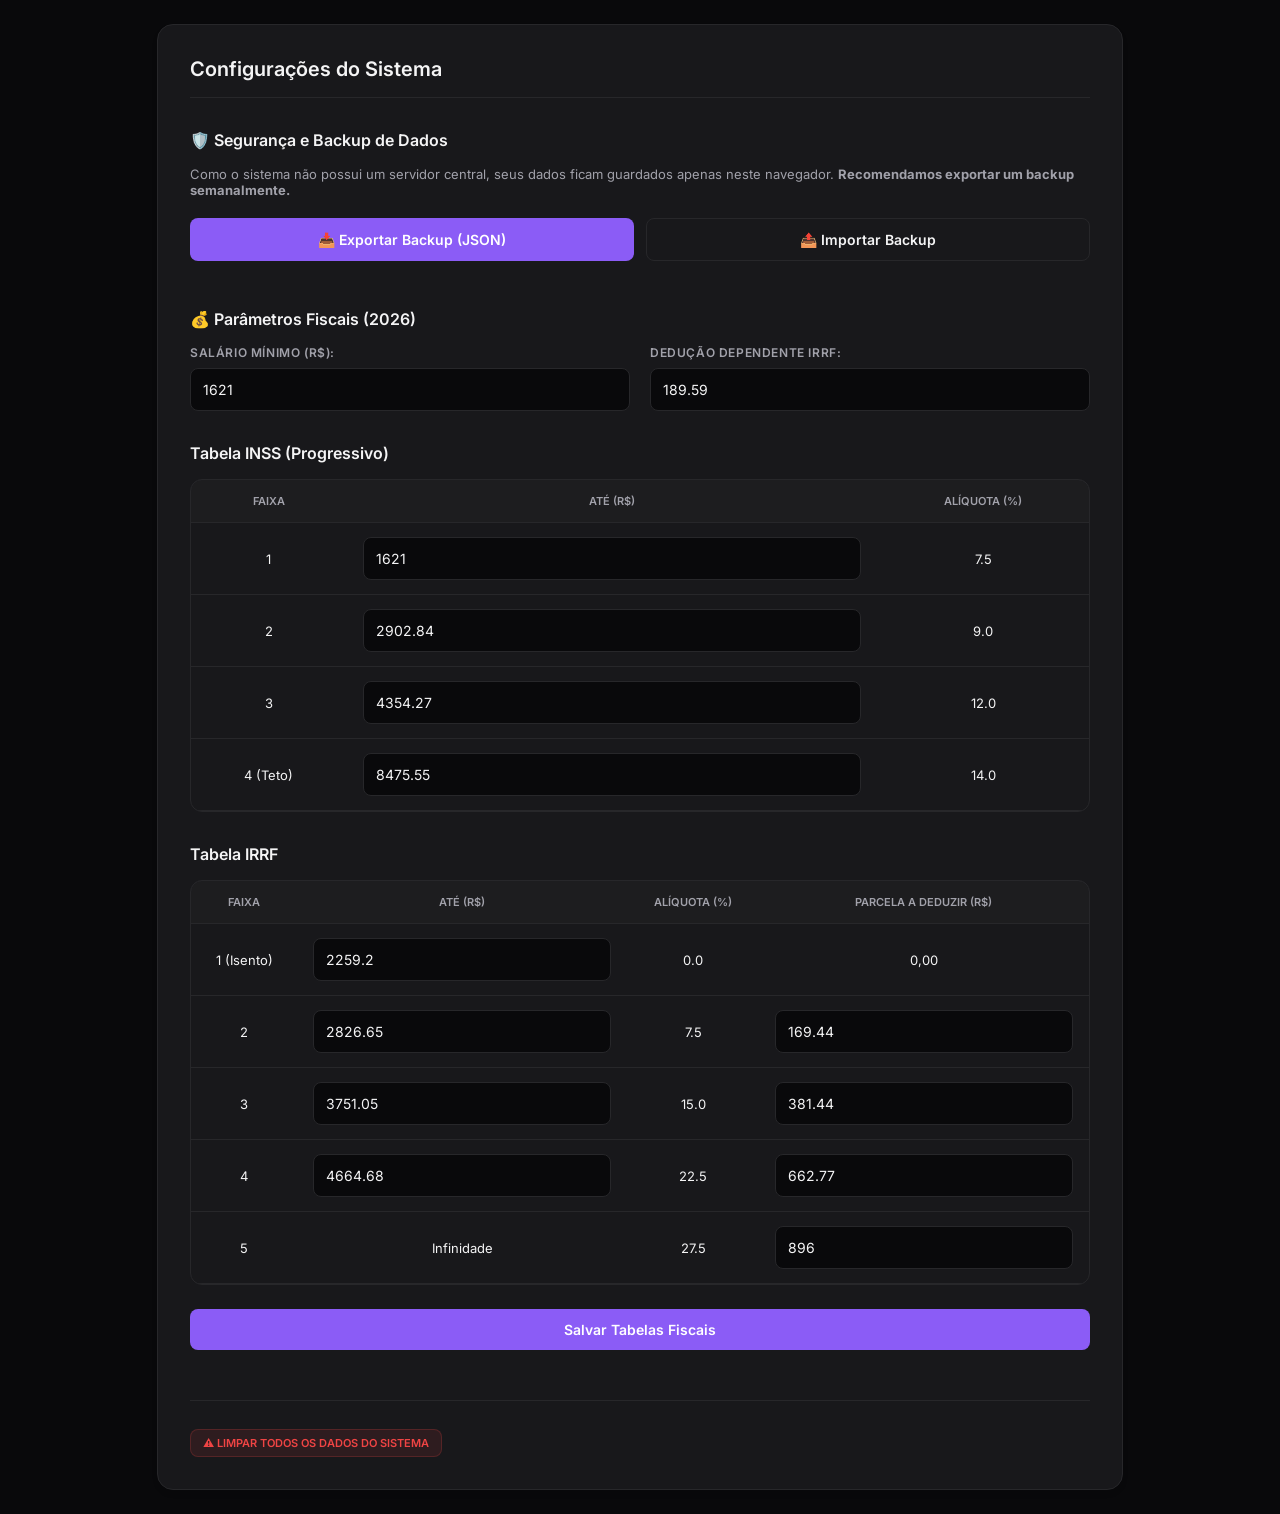
==== commit 62be8556: "Update configuracoes.html" ====
--- a/configuracoes.html
+++ b/configuracoes.html
@@ -3,7 +3,7 @@
 <head>
     <meta charset="UTF-8">
     <meta name="viewport" content="width=device-width, initial-scale=1.0">
-    <title>RH - Tabelas Fiscais</title>
+    <title>RH - Configurações e Backup</title>
     <link href="https://fonts.googleapis.com/css2?family=Inter:wght@400;500;600;700&display=swap" rel="stylesheet">
     <style>
         :root {
@@ -14,6 +14,7 @@
 
         body { font-family: 'Inter', sans-serif; background-color: var(--bg-body); color: var(--text-main); padding: 24px; margin: 0; -webkit-font-smoothing: antialiased; }
         .container { background-color: var(--bg-card); padding: 32px; border-radius: 16px; border: 1px solid var(--border-color); max-width: 900px; margin: auto; box-shadow: 0 4px 6px -1px rgba(0,0,0,0.1); }
+        
         h2 { color: var(--text-main); border-bottom: 1px solid var(--border-color); padding-bottom: 16px; margin-top: 0; font-weight: 600; font-size: 20px;}
         h3 { color: var(--text-main); margin-top: 32px; font-weight: 600; font-size: 16px; display: flex; align-items: center; gap: 8px;}
 
@@ -21,125 +22,171 @@
         .form-group { display: flex; flex-direction: column; }
         
         label { font-size: 12px; color: var(--text-muted); font-weight: 600; margin-bottom: 8px; text-transform: uppercase; letter-spacing: 0.05em;}
-        input { width: 100%; padding: 12px; background: #09090b; border: 1px solid var(--border-color); color: var(--text-main); border-radius: 8px; box-sizing: border-box; font-size: 14px; font-family: 'Inter', sans-serif; transition: 0.3s; }
+        input { width: 100%; padding: 12px; background: #09090b; border: 1px solid var(--border-color); color: var(--text-main); border-radius: 8px; box-sizing: border-box; font-size: 14px; transition: 0.3s; font-family: 'Inter'; }
         input:focus { border-color: var(--accent-purple); outline: none; box-shadow: 0 0 0 2px rgba(139, 92, 246, 0.2); }
-        input.tabela-input { text-align: center; padding: 8px; }
-
-        button, .btn-salvar { padding: 12px 20px; border: none; border-radius: 8px; font-weight: 600; cursor: pointer; transition: 0.3s; color: #fff; font-size: 14px; background-color: var(--accent-purple); width: 100%; margin-top: 16px; font-family: 'Inter', sans-serif;}
-        .btn-salvar:hover { background-color: #7c3aed; transform: translateY(-1px); }
-
+        
+        /* Botões Estilizados */
+        .btn-group { display: grid; grid-template-columns: 1fr 1fr; gap: 12px; margin-top: 16px; }
+        button { padding: 12px 20px; border: none; border-radius: 8px; font-weight: 600; cursor: pointer; transition: 0.3s; color: #fff; font-size: 14px; font-family: 'Inter'; }
+        
+        .btn-primary { background-color: var(--accent-purple); width: 100%; }
+        .btn-primary:hover { background-color: #7c3aed; transform: translateY(-1px); }
+        
+        .btn-outline { background: transparent; border: 1px solid var(--border-color); color: var(--text-main); }
+        .btn-outline:hover { background: rgba(255,255,255,0.05); border-color: var(--text-muted); }
+
+        .btn-danger { background: rgba(239, 68, 68, 0.1); color: var(--accent-red); border: 1px solid rgba(239, 68, 68, 0.2); width: auto; font-size: 11px; padding: 6px 12px; margin-top: 20px; }
+        .btn-danger:hover { background: var(--accent-red); color: white; }
+
+        /* Tabelas */
         table { width: 100%; border-collapse: separate; border-spacing: 0; margin-top: 16px; font-size: 13px; border: 1px solid var(--border-color); border-radius: 12px; overflow: hidden; }
         th, td { padding: 14px 16px; text-align: center; border-bottom: 1px solid var(--border-color); }
-        th { background-color: rgba(255,255,255,0.02); color: var(--text-muted); text-transform: uppercase; font-size: 11px; font-weight: 600; letter-spacing: 0.05em; }
-        tr:last-child td { border-bottom: none; }
-        tr:hover td { background-color: rgba(255,255,255,0.02); }
-        
-        .col-texto { color: var(--text-muted); font-weight: 500; }
+        th { background-color: rgba(255,255,255,0.02); color: var(--text-muted); text-transform: uppercase; font-size: 11px; font-weight: 600; }
+        
         .msg-sucesso { display: none; background-color: rgba(16, 185, 129, 0.1); color: var(--accent-green); border: 1px solid rgba(16, 185, 129, 0.2); padding: 16px; border-radius: 8px; text-align: center; margin-top: 24px; font-weight: 600; }
+
+        /* Esconder input de arquivo real */
+        #inputBackup { display: none; }
     </style>
 </head>
 <body>
 
 <div class="container">
-    <h2>Parâmetros e Tabelas Fiscais (2026)</h2>
+    <h2>Configurações do Sistema</h2>
     
+    <h3>🛡️ Segurança e Backup de Dados</h3>
+    <p style="font-size: 13px; color: var(--text-muted); margin-bottom: 20px;">
+        Como o sistema não possui um servidor central, seus dados ficam guardados apenas neste navegador. 
+        <strong>Recomendamos exportar um backup semanalmente.</strong>
+    </p>
+
+    <div class="btn-group">
+        <button class="btn-primary" onclick="exportarBackup()">📥 Exportar Backup (JSON)</button>
+        <button class="btn-outline" onclick="document.getElementById('inputBackup').click()">📤 Importar Backup</button>
+        <input type="file" id="inputBackup" accept=".json" onchange="importarBackup(event)">
+    </div>
+
+    <div id="msgSucesso" class="msg-sucesso">Operação realizada com sucesso!</div>
+
+    <h3 style="margin-top: 48px;">💰 Parâmetros Fiscais (2026)</h3>
     <div class="grid-geral">
         <div class="form-group">
-            <label>Salário Mínimo Vigente (R$):</label>
+            <label>Salário Mínimo (R$):</label>
             <input type="number" id="salarioMinimo" step="0.01">
         </div>
         <div class="form-group">
-            <label>Dedução por Dependente IRRF (R$):</label>
+            <label>Dedução Dependente IRRF:</label>
             <input type="number" id="deducaoDependente" step="0.01">
         </div>
     </div>
 
-    <h3>Tabela de INSS (Progressivo Oficial)</h3>
+    <h3>Tabela INSS (Progressivo)</h3>
+    <table id="tabelaInss">
+        <tr><th>Faixa</th><th>Até (R$)</th><th>Alíquota (%)</th></tr>
+        <tr><td>1</td><td><input type="number" id="inssTeto1" class="tabela-input"></td><td>7.5</td></tr>
+        <tr><td>2</td><td><input type="number" id="inssTeto2" class="tabela-input"></td><td>9.0</td></tr>
+        <tr><td>3</td><td><input type="number" id="inssTeto3" class="tabela-input"></td><td>12.0</td></tr>
+        <tr><td>4 (Teto)</td><td><input type="number" id="inssTeto4" class="tabela-input"></td><td>14.0</td></tr>
+    </table>
+
+    <h3>Tabela IRRF</h3>
     <table>
-        <tr>
-            <th>Faixa</th>
-            <th>De (R$)</th>
-            <th>Até (R$)</th>
-            <th>Alíquota (%)</th>
-        </tr>
-        <tr>
-            <td>1</td>
-            <td class="col-texto">0,00</td>
-            <td><input type="number" id="inssTeto1" class="tabela-input" onchange="atualizarLimites()"></td>
-            <td class="col-texto">7.5</td>
-        </tr>
-        <tr>
-            <td>2</td>
-            <td class="col-texto" id="inssDe2">-</td>
-            <td><input type="number" id="inssTeto2" class="tabela-input" onchange="atualizarLimites()"></td>
-            <td class="col-texto">9.0</td>
-        </tr>
-        <tr>
-            <td>3</td>
-            <td class="col-texto" id="inssDe3">-</td>
-            <td><input type="number" id="inssTeto3" class="tabela-input" onchange="atualizarLimites()"></td>
-            <td class="col-texto">12.0</td>
-        </tr>
-        <tr>
-            <td>4 (Teto Máx)</td>
-            <td class="col-texto" id="inssDe4">-</td>
-            <td><input type="number" id="inssTeto4" class="tabela-input"></td>
-            <td class="col-texto">14.0</td>
-        </tr>
+        <tr><th>Faixa</th><th>Até (R$)</th><th>Alíquota (%)</th><th>Parcela a Deduzir (R$)</th></tr>
+        <tr><td>1 (Isento)</td><td><input type="number" id="irrfTeto1" class="tabela-input"></td><td>0.0</td><td>0,00</td></tr>
+        <tr><td>2</td><td><input type="number" id="irrfTeto2" class="tabela-input"></td><td>7.5</td><td><input type="number" id="irrfDed2" class="tabela-input"></td></tr>
+        <tr><td>3</td><td><input type="number" id="irrfTeto3" class="tabela-input"></td><td>15.0</td><td><input type="number" id="irrfDed3" class="tabela-input"></td></tr>
+        <tr><td>4</td><td><input type="number" id="irrfTeto4" class="tabela-input"></td><td>22.5</td><td><input type="number" id="irrfDed4" class="tabela-input"></td></tr>
+        <tr><td>5</td><td>Infinidade</td><td>27.5</td><td><input type="number" id="irrfDed5" class="tabela-input"></td></tr>
     </table>
 
-    <h3>Tabela de IRRF</h3>
-    <table>
-        <tr>
-            <th>Faixa</th>
-            <th>De (R$)</th>
-            <th>Até (R$)</th>
-            <th>Alíquota (%)</th>
-            <th>Parcela a Deduzir (R$)</th>
-        </tr>
-        <tr>
-            <td>1 (Isento)</td>
-            <td class="col-texto">0,00</td>
-            <td><input type="number" id="irrfTeto1" class="tabela-input" onchange="atualizarLimites()"></td>
-            <td class="col-texto">0.0</td>
-            <td class="col-texto">0,00</td>
-        </tr>
-        <tr>
-            <td>2</td>
-            <td class="col-texto" id="irrfDe2">-</td>
-            <td><input type="number" id="irrfTeto2" class="tabela-input" onchange="atualizarLimites()"></td>
-            <td class="col-texto">7.5</td>
-            <td><input type="number" id="irrfDed2" class="tabela-input"></td>
-        </tr>
-        <tr>
-            <td>3</td>
-            <td class="col-texto" id="irrfDe3">-</td>
-            <td><input type="number" id="irrfTeto3" class="tabela-input" onchange="atualizarLimites()"></td>
-            <td class="col-texto">15.0</td>
-            <td><input type="number" id="irrfDed3" class="tabela-input"></td>
-        </tr>
-        <tr>
-            <td>4</td>
-            <td class="col-texto" id="irrfDe4">-</td>
-            <td><input type="number" id="irrfTeto4" class="tabela-input" onchange="atualizarLimites()"></td>
-            <td class="col-texto">22.5</td>
-            <td><input type="number" id="irrfDed4" class="tabela-input"></td>
-        </tr>
-        <tr>
-            <td>5</td>
-            <td class="col-texto" id="irrfDe5">-</td>
-            <td class="col-texto">Infinidade</td>
-            <td class="col-texto">27.5</td>
-            <td><input type="number" id="irrfDed5" class="tabela-input"></td>
-        </tr>
-    </table>
-
-    <button class="btn-salvar" onclick="salvarTabelas()">Salvar Tabelas no Sistema</button>
-    <div id="msgSucesso" class="msg-sucesso">Tabelas atualizadas com sucesso!</div>
+    <button class="btn-primary" onclick="salvarTabelas()" style="margin-top: 24px;">Salvar Tabelas Fiscais</button>
+
+    <hr style="margin-top: 50px; border: 0; border-top: 1px solid var(--border-color);">
+    <button class="btn-danger" onclick="limparTudo()">⚠️ LIMPAR TODOS OS DADOS DO SISTEMA</button>
 </div>
 
 <script>
     document.addEventListener("DOMContentLoaded", carregarTabelas);
+
+    // ================= FUNÇÕES DE BACKUP (NOVO) =================
+
+    function exportarBackup() {
+        // Coleta todas as chaves do RH guardadas no navegador
+        const chaves = ['rhFuncionarios', 'rhTabelasFiscais', 'rhDocumentos', 'rhFaltas', 'rhEventos'];
+        const backup = {};
+
+        chaves.forEach(chave => {
+            const dado = localStorage.getItem(chave);
+            if (dado) backup[chave] = JSON.parse(dado);
+        });
+
+        if (Object.keys(backup).length === 0) {
+            alert("Não há dados para exportar.");
+            return;
+        }
+
+        // Transforma em arquivo JSON
+        const dataStr = "data:text/json;charset=utf-8," + encodeURIComponent(JSON.stringify(backup, null, 2));
+        const downloadAnchorNode = document.createElement('a');
+        
+        const dataHora = new Date().toLocaleDateString('pt-BR').replace(/\//g, '-');
+        downloadAnchorNode.setAttribute("href", dataStr);
+        downloadAnchorNode.setAttribute("download", `backup_hcm_master_${dataHora}.json`);
+        document.body.appendChild(downloadAnchorNode);
+        downloadAnchorNode.click();
+        downloadAnchorNode.remove();
+        
+        mostrarSucesso("Backup exportado com sucesso!");
+    }
+
+    function importarBackup(event) {
+        const arquivo = event.target.files[0];
+        if (!arquivo) return;
+
+        const leitor = new FileReader();
+        leitor.onload = function(e) {
+            try {
+                const dadosImportados = JSON.parse(e.target.result);
+                
+                // Validação simples: verifica se existem chaves conhecidas
+                const chavesValidas = ['rhFuncionarios', 'rhTabelasFiscais', 'rhDocumentos', 'rhFaltas', 'rhEventos'];
+                let importouAlgo = false;
+
+                chavesValidas.forEach(chave => {
+                    if (dadosImportados[chave]) {
+                        localStorage.setItem(chave, JSON.stringify(dadosImportados[chave]));
+                        importouAlgo = true;
+                    }
+                });
+
+                if (importouAlgo) {
+                    mostrarSucesso("Backup restaurado! O sistema irá reiniciar.");
+                    setTimeout(() => { window.location.reload(); }, 2000);
+                } else {
+                    alert("O arquivo selecionado não parece ser um backup válido do HCM Master.");
+                }
+            } catch (err) {
+                alert("Erro ao ler o arquivo. Verifique se é um arquivo .json válido.");
+            }
+        };
+        leitor.readAsText(arquivo);
+    }
+
+    function limparTudo() {
+        if (confirm("ATENÇÃO: Isso apagará TODOS os funcionários, documentos e configurações permanentemente. Deseja continuar?")) {
+            localStorage.clear();
+            window.location.reload();
+        }
+    }
+
+    function mostrarSucesso(texto) {
+        const msg = document.getElementById('msgSucesso');
+        msg.innerText = texto;
+        msg.style.display = 'block';
+        setTimeout(() => { msg.style.display = 'none'; }, 4000);
+    }
+
+    // ================= FUNÇÕES DE TABELAS (EXISTENTES) =================
 
     function carregarTabelas() {
         const dados = JSON.parse(localStorage.getItem('rhTabelasFiscais')) || {
@@ -150,33 +197,18 @@
 
         document.getElementById('salarioMinimo').value = dados.geral.salarioMinimo;
         document.getElementById('deducaoDependente').value = dados.geral.deducaoDependente;
-        
         document.getElementById('inssTeto1').value = dados.inss.teto1;
         document.getElementById('inssTeto2').value = dados.inss.teto2;
         document.getElementById('inssTeto3').value = dados.inss.teto3;
         document.getElementById('inssTeto4').value = dados.inss.teto4;
-
         document.getElementById('irrfTeto1').value = dados.irrf.teto1;
         document.getElementById('irrfTeto2').value = dados.irrf.teto2;
+        document.getElementById('irrfDed2').value = dados.irrf.ded2;
         document.getElementById('irrfTeto3').value = dados.irrf.teto3;
+        document.getElementById('irrfDed3').value = dados.irrf.ded3;
         document.getElementById('irrfTeto4').value = dados.irrf.teto4;
-        document.getElementById('irrfDed2').value = dados.irrf.ded2;
-        document.getElementById('irrfDed3').value = dados.irrf.ded3;
         document.getElementById('irrfDed4').value = dados.irrf.ded4;
         document.getElementById('irrfDed5').value = dados.irrf.ded5;
-
-        atualizarLimites();
-    }
-
-    function atualizarLimites() {
-        const formatarMoeda = (valor) => valor.toLocaleString('pt-BR', { minimumFractionDigits: 2, maximumFractionDigits: 2 });
-        document.getElementById('inssDe2').innerText = formatarMoeda(parseFloat(document.getElementById('inssTeto1').value || 0) + 0.01);
-        document.getElementById('inssDe3').innerText = formatarMoeda(parseFloat(document.getElementById('inssTeto2').value || 0) + 0.01);
-        document.getElementById('inssDe4').innerText = formatarMoeda(parseFloat(document.getElementById('inssTeto3').value || 0) + 0.01);
-        document.getElementById('irrfDe2').innerText = formatarMoeda(parseFloat(document.getElementById('irrfTeto1').value || 0) + 0.01);
-        document.getElementById('irrfDe3').innerText = formatarMoeda(parseFloat(document.getElementById('irrfTeto2').value || 0) + 0.01);
-        document.getElementById('irrfDe4').innerText = formatarMoeda(parseFloat(document.getElementById('irrfTeto3').value || 0) + 0.01);
-        document.getElementById('irrfDe5').innerText = formatarMoeda(parseFloat(document.getElementById('irrfTeto4').value || 0) + 0.01);
     }
 
     function salvarTabelas() {
@@ -202,14 +234,10 @@
                 ded5: parseFloat(document.getElementById('irrfDed5').value)
             }
         };
-
         localStorage.setItem('rhTabelasFiscais', JSON.stringify(dados));
-        atualizarLimites();
-
-        const msg = document.getElementById('msgSucesso');
-        msg.style.display = 'block';
-        setTimeout(() => { msg.style.display = 'none'; }, 3000);
+        mostrarSucesso("Tabelas Fiscais salvas com sucesso!");
     }
 </script>
+
 </body>
 </html>
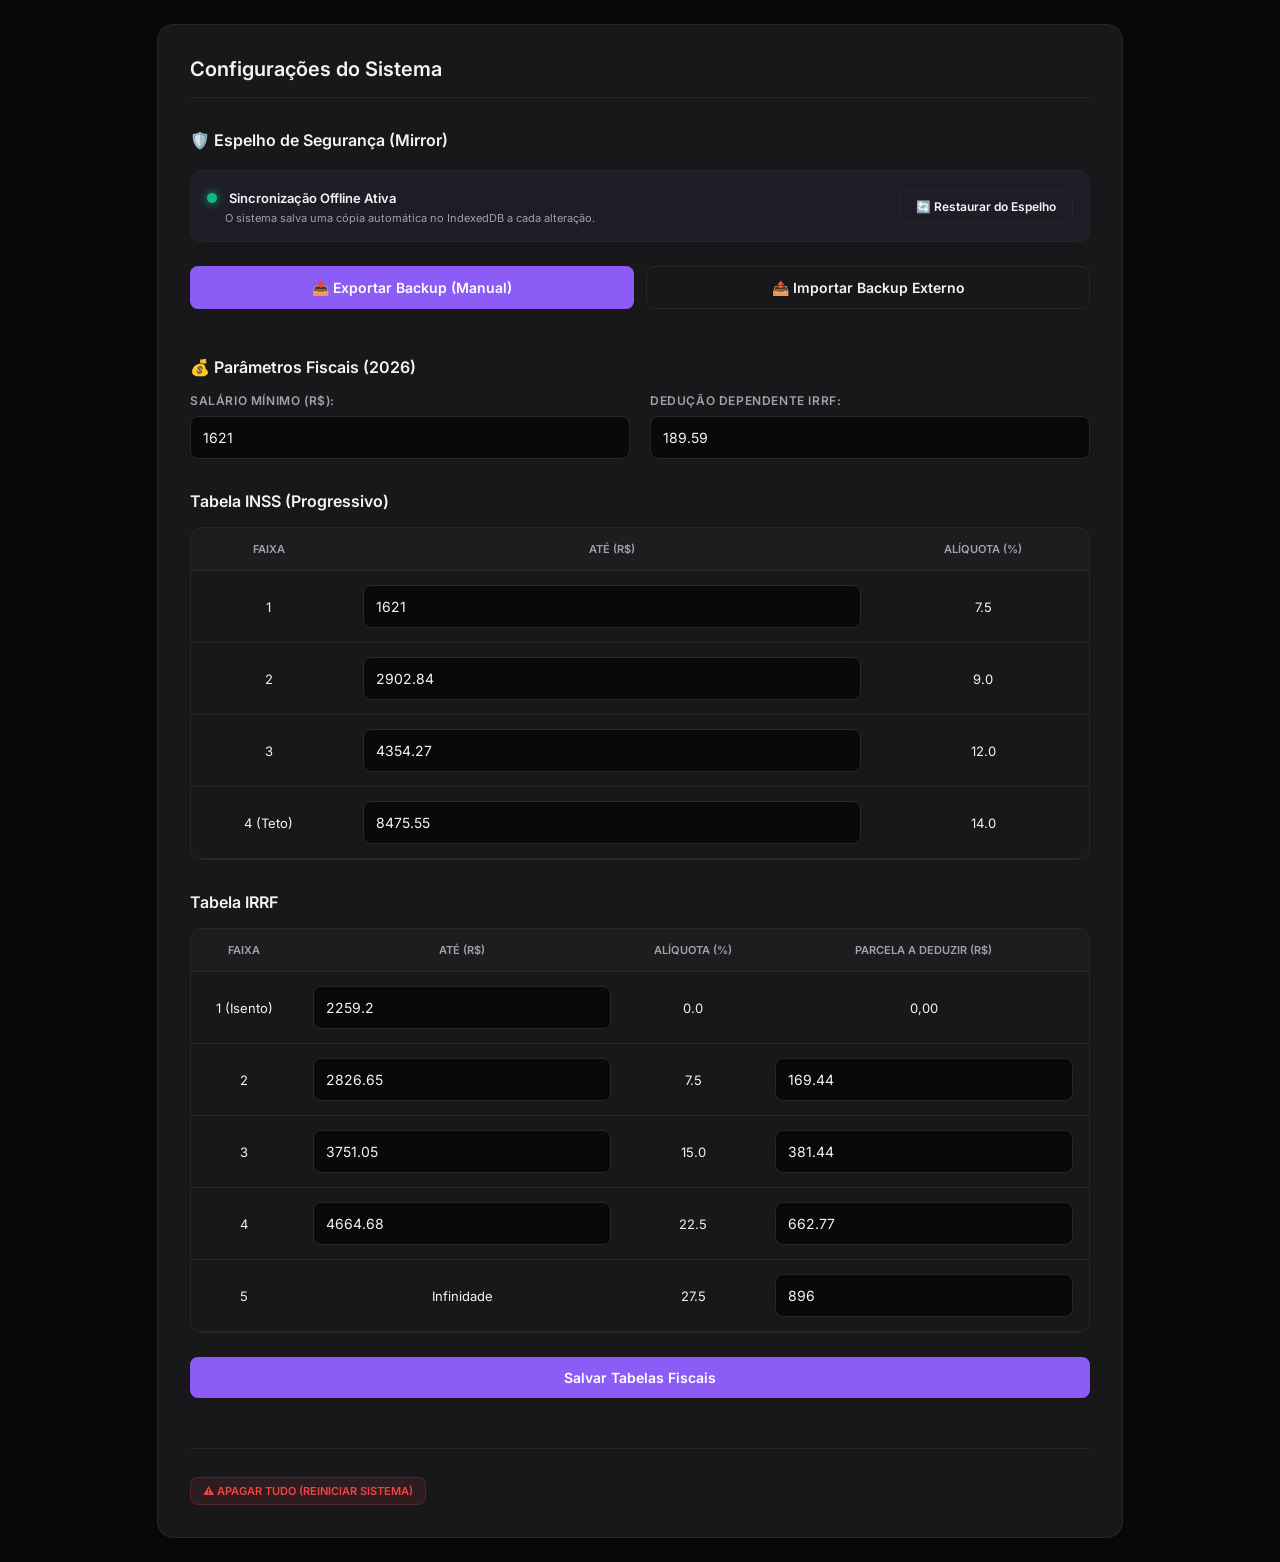
==== commit c388ab44: "Update configuracoes.html" ====
--- a/configuracoes.html
+++ b/configuracoes.html
@@ -25,7 +25,6 @@
         input { width: 100%; padding: 12px; background: #09090b; border: 1px solid var(--border-color); color: var(--text-main); border-radius: 8px; box-sizing: border-box; font-size: 14px; transition: 0.3s; font-family: 'Inter'; }
         input:focus { border-color: var(--accent-purple); outline: none; box-shadow: 0 0 0 2px rgba(139, 92, 246, 0.2); }
         
-        /* Botões Estilizados */
         .btn-group { display: grid; grid-template-columns: 1fr 1fr; gap: 12px; margin-top: 16px; }
         button { padding: 12px 20px; border: none; border-radius: 8px; font-weight: 600; cursor: pointer; transition: 0.3s; color: #fff; font-size: 14px; font-family: 'Inter'; }
         
@@ -33,20 +32,17 @@
         .btn-primary:hover { background-color: #7c3aed; transform: translateY(-1px); }
         
         .btn-outline { background: transparent; border: 1px solid var(--border-color); color: var(--text-main); }
-        .btn-outline:hover { background: rgba(255,255,255,0.05); border-color: var(--text-muted); }
-
-        .btn-danger { background: rgba(239, 68, 68, 0.1); color: var(--accent-red); border: 1px solid rgba(239, 68, 68, 0.2); width: auto; font-size: 11px; padding: 6px 12px; margin-top: 20px; }
-        .btn-danger:hover { background: var(--accent-red); color: white; }
-
-        /* Tabelas */
+        .btn-outline:hover { background: rgba(255,255,255,0.05); }
+
+        .status-mirror { background: rgba(139, 92, 246, 0.05); border: 1px solid var(--border-color); padding: 16px; border-radius: 12px; margin-top: 20px; display: flex; align-items: center; justify-content: space-between; }
+        .status-dot { width: 10px; height: 10px; border-radius: 50%; background: var(--accent-green); display: inline-block; margin-right: 8px; box-shadow: 0 0 10px var(--accent-green); }
+
         table { width: 100%; border-collapse: separate; border-spacing: 0; margin-top: 16px; font-size: 13px; border: 1px solid var(--border-color); border-radius: 12px; overflow: hidden; }
         th, td { padding: 14px 16px; text-align: center; border-bottom: 1px solid var(--border-color); }
         th { background-color: rgba(255,255,255,0.02); color: var(--text-muted); text-transform: uppercase; font-size: 11px; font-weight: 600; }
         
         .msg-sucesso { display: none; background-color: rgba(16, 185, 129, 0.1); color: var(--accent-green); border: 1px solid rgba(16, 185, 129, 0.2); padding: 16px; border-radius: 8px; text-align: center; margin-top: 24px; font-weight: 600; }
-
-        /* Esconder input de arquivo real */
-        #inputBackup { display: none; }
+        .btn-danger { background: rgba(239, 68, 68, 0.1); color: var(--accent-red); border: 1px solid rgba(239, 68, 68, 0.2); width: auto; font-size: 11px; padding: 6px 12px; margin-top: 20px; }
     </style>
 </head>
 <body>
@@ -54,19 +50,23 @@
 <div class="container">
     <h2>Configurações do Sistema</h2>
     
-    <h3>🛡️ Segurança e Backup de Dados</h3>
-    <p style="font-size: 13px; color: var(--text-muted); margin-bottom: 20px;">
-        Como o sistema não possui um servidor central, seus dados ficam guardados apenas neste navegador. 
-        <strong>Recomendamos exportar um backup semanalmente.</strong>
-    </p>
-
-    <div class="btn-group">
-        <button class="btn-primary" onclick="exportarBackup()">📥 Exportar Backup (JSON)</button>
-        <button class="btn-outline" onclick="document.getElementById('inputBackup').click()">📤 Importar Backup</button>
-        <input type="file" id="inputBackup" accept=".json" onchange="importarBackup(event)">
+    <h3>🛡️ Espelho de Segurança (Mirror)</h3>
+    <div class="status-mirror">
+        <div>
+            <span class="status-dot"></span>
+            <span style="font-size: 13px; font-weight: 600;">Sincronização Offline Ativa</span>
+            <p style="font-size: 11px; color: var(--text-muted); margin: 4px 0 0 18px;">O sistema salva uma cópia automática no IndexedDB a cada alteração.</p>
+        </div>
+        <button class="btn-outline" style="width: auto; padding: 8px 16px; font-size: 12px;" onclick="restaurarDoEspelho()">🔄 Restaurar do Espelho</button>
     </div>
 
-    <div id="msgSucesso" class="msg-sucesso">Operação realizada com sucesso!</div>
+    <div class="btn-group" style="margin-top: 24px;">
+        <button class="btn-primary" onclick="exportarBackup()">📥 Exportar Backup (Manual)</button>
+        <button class="btn-outline" onclick="document.getElementById('inputBackup').click()">📤 Importar Backup Externo</button>
+        <input type="file" id="inputBackup" style="display:none" accept=".json" onchange="importarBackup(event)">
+    </div>
+
+    <div id="msgSucesso" class="msg-sucesso"></div>
 
     <h3 style="margin-top: 48px;">💰 Parâmetros Fiscais (2026)</h3>
     <div class="grid-geral">
@@ -81,7 +81,7 @@
     </div>
 
     <h3>Tabela INSS (Progressivo)</h3>
-    <table id="tabelaInss">
+    <table>
         <tr><th>Faixa</th><th>Até (R$)</th><th>Alíquota (%)</th></tr>
         <tr><td>1</td><td><input type="number" id="inssTeto1" class="tabela-input"></td><td>7.5</td></tr>
         <tr><td>2</td><td><input type="number" id="inssTeto2" class="tabela-input"></td><td>9.0</td></tr>
@@ -102,91 +102,71 @@
     <button class="btn-primary" onclick="salvarTabelas()" style="margin-top: 24px;">Salvar Tabelas Fiscais</button>
 
     <hr style="margin-top: 50px; border: 0; border-top: 1px solid var(--border-color);">
-    <button class="btn-danger" onclick="limparTudo()">⚠️ LIMPAR TODOS OS DADOS DO SISTEMA</button>
+    <button class="btn-danger" onclick="limparTudo()">⚠️ APAGAR TUDO (REINICIAR SISTEMA)</button>
 </div>
 
 <script>
-    document.addEventListener("DOMContentLoaded", carregarTabelas);
-
-    // ================= FUNÇÕES DE BACKUP (NOVO) =================
-
-    function exportarBackup() {
-        // Coleta todas as chaves do RH guardadas no navegador
-        const chaves = ['rhFuncionarios', 'rhTabelasFiscais', 'rhDocumentos', 'rhFaltas', 'rhEventos'];
+    // ================= MOTOR DO ESPELHO (IndexedDB) =================
+    const MirrorDB = {
+        name: "HCM_Mirror_DB",
+        version: 1,
+        store: "backups",
+        
+        abrir() {
+            return new Promise((resolve, reject) => {
+                const request = indexedDB.open(this.name, this.version);
+                request.onupgradeneeded = e => e.target.result.createObjectStore(this.store);
+                request.onsuccess = e => resolve(e.target.result);
+                request.onerror = e => reject(e.target.error);
+            });
+        },
+
+        async salvar(dados) {
+            const db = await this.abrir();
+            const tx = db.transaction(this.store, "readwrite");
+            tx.objectStore(this.store).put(dados, "ultimo_backup_automatico");
+            return tx.complete;
+        },
+
+        async buscar() {
+            const db = await this.abrir();
+            return new Promise((resolve) => {
+                const request = db.transaction(this.store).objectStore(this.store).get("ultimo_backup_automatico");
+                request.onsuccess = () => resolve(request.result);
+            });
+        }
+    };
+
+    // Sincroniza o localStorage com o IndexedDB automaticamente
+    async function sincronizarEspelho() {
+        const chaves = ['rhFuncionarios', 'rhTabelasFiscais', 'rhDocumentos', 'rhFaltas', 'rhEventos', 'rhEventosRH'];
         const backup = {};
-
-        chaves.forEach(chave => {
-            const dado = localStorage.getItem(chave);
-            if (dado) backup[chave] = JSON.parse(dado);
+        chaves.forEach(k => {
+            const d = localStorage.getItem(k);
+            if(d) backup[k] = JSON.parse(d);
         });
-
-        if (Object.keys(backup).length === 0) {
-            alert("Não há dados para exportar.");
-            return;
-        }
-
-        // Transforma em arquivo JSON
-        const dataStr = "data:text/json;charset=utf-8," + encodeURIComponent(JSON.stringify(backup, null, 2));
-        const downloadAnchorNode = document.createElement('a');
-        
-        const dataHora = new Date().toLocaleDateString('pt-BR').replace(/\//g, '-');
-        downloadAnchorNode.setAttribute("href", dataStr);
-        downloadAnchorNode.setAttribute("download", `backup_hcm_master_${dataHora}.json`);
-        document.body.appendChild(downloadAnchorNode);
-        downloadAnchorNode.click();
-        downloadAnchorNode.remove();
-        
-        mostrarSucesso("Backup exportado com sucesso!");
-    }
-
-    function importarBackup(event) {
-        const arquivo = event.target.files[0];
-        if (!arquivo) return;
-
-        const leitor = new FileReader();
-        leitor.onload = function(e) {
-            try {
-                const dadosImportados = JSON.parse(e.target.result);
-                
-                // Validação simples: verifica se existem chaves conhecidas
-                const chavesValidas = ['rhFuncionarios', 'rhTabelasFiscais', 'rhDocumentos', 'rhFaltas', 'rhEventos'];
-                let importouAlgo = false;
-
-                chavesValidas.forEach(chave => {
-                    if (dadosImportados[chave]) {
-                        localStorage.setItem(chave, JSON.stringify(dadosImportados[chave]));
-                        importouAlgo = true;
-                    }
-                });
-
-                if (importouAlgo) {
-                    mostrarSucesso("Backup restaurado! O sistema irá reiniciar.");
-                    setTimeout(() => { window.location.reload(); }, 2000);
-                } else {
-                    alert("O arquivo selecionado não parece ser um backup válido do HCM Master.");
-                }
-            } catch (err) {
-                alert("Erro ao ler o arquivo. Verifique se é um arquivo .json válido.");
-            }
-        };
-        leitor.readAsText(arquivo);
-    }
-
-    function limparTudo() {
-        if (confirm("ATENÇÃO: Isso apagará TODOS os funcionários, documentos e configurações permanentemente. Deseja continuar?")) {
-            localStorage.clear();
-            window.location.reload();
-        }
-    }
-
-    function mostrarSucesso(texto) {
-        const msg = document.getElementById('msgSucesso');
-        msg.innerText = texto;
-        msg.style.display = 'block';
-        setTimeout(() => { msg.style.display = 'none'; }, 4000);
-    }
-
-    // ================= FUNÇÕES DE TABELAS (EXISTENTES) =================
+        await MirrorDB.salvar(backup);
+        console.log("Mirror atualizado automaticamente.");
+    }
+
+    async function restaurarDoEspelho() {
+        const dados = await MirrorDB.buscar();
+        if(!dados) { alert("Nenhum dado encontrado no espelho."); return; }
+        
+        if(confirm("Deseja restaurar os dados do último espelho automático? Isso substituirá o que estiver na tela.")) {
+            Object.keys(dados).forEach(k => localStorage.setItem(k, JSON.stringify(dados[k])));
+            mostrarSucesso("Dados restaurados! Reiniciando...");
+            setTimeout(() => window.location.reload(), 1500);
+        }
+    }
+
+    // ================= FUNÇÕES DE PÁGINA =================
+
+    document.addEventListener("DOMContentLoaded", () => {
+        carregarTabelas();
+        // Sincroniza sempre que abrir a página para garantir
+        sincronizarEspelho();
+    });
 
     function carregarTabelas() {
         const dados = JSON.parse(localStorage.getItem('rhTabelasFiscais')) || {
@@ -194,7 +174,6 @@
             inss: { teto1: 1621.00, teto2: 2902.84, teto3: 4354.27, teto4: 8475.55 },
             irrf: { teto1: 2259.20, teto2: 2826.65, ded2: 169.44, teto3: 3751.05, ded3: 381.44, teto4: 4664.68, ded4: 662.77, ded5: 896.00 }
         };
-
         document.getElementById('salarioMinimo').value = dados.geral.salarioMinimo;
         document.getElementById('deducaoDependente').value = dados.geral.deducaoDependente;
         document.getElementById('inssTeto1').value = dados.inss.teto1;
@@ -211,7 +190,7 @@
         document.getElementById('irrfDed5').value = dados.irrf.ded5;
     }
 
-    function salvarTabelas() {
+    async function salvarTabelas() {
         const dados = {
             geral: {
                 salarioMinimo: parseFloat(document.getElementById('salarioMinimo').value),
@@ -235,9 +214,33 @@
             }
         };
         localStorage.setItem('rhTabelasFiscais', JSON.stringify(dados));
-        mostrarSucesso("Tabelas Fiscais salvas com sucesso!");
+        await sincronizarEspelho(); // Aciona o espelhamento
+        mostrarSucesso("Tabelas salvas e espelhadas!");
+    }
+
+    function mostrarSucesso(texto) {
+        const msg = document.getElementById('msgSucesso');
+        msg.innerText = texto; msg.style.display = 'block';
+        setTimeout(() => msg.style.display = 'none', 3000);
+    }
+
+    function limparTudo() {
+        if(confirm("Isso apagará o localStorage, mas o IndexedDB (Mirror) continuará lá. Deseja limpar?")) {
+            localStorage.clear(); window.location.reload();
+        }
+    }
+
+    // Backup manual JSON
+    function exportarBackup() {
+        const chaves = ['rhFuncionarios', 'rhTabelasFiscais', 'rhDocumentos', 'rhFaltas', 'rhEventos'];
+        const backup = {};
+        chaves.forEach(k => { const d = localStorage.getItem(k); if(d) backup[k] = JSON.parse(d); });
+        const dataStr = "data:text/json;charset=utf-8," + encodeURIComponent(JSON.stringify(backup));
+        const dlAnchor = document.createElement('a');
+        dlAnchor.setAttribute("href", dataStr);
+        dlAnchor.setAttribute("download", `backup_rh.json`);
+        dlAnchor.click();
     }
 </script>
-
 </body>
 </html>
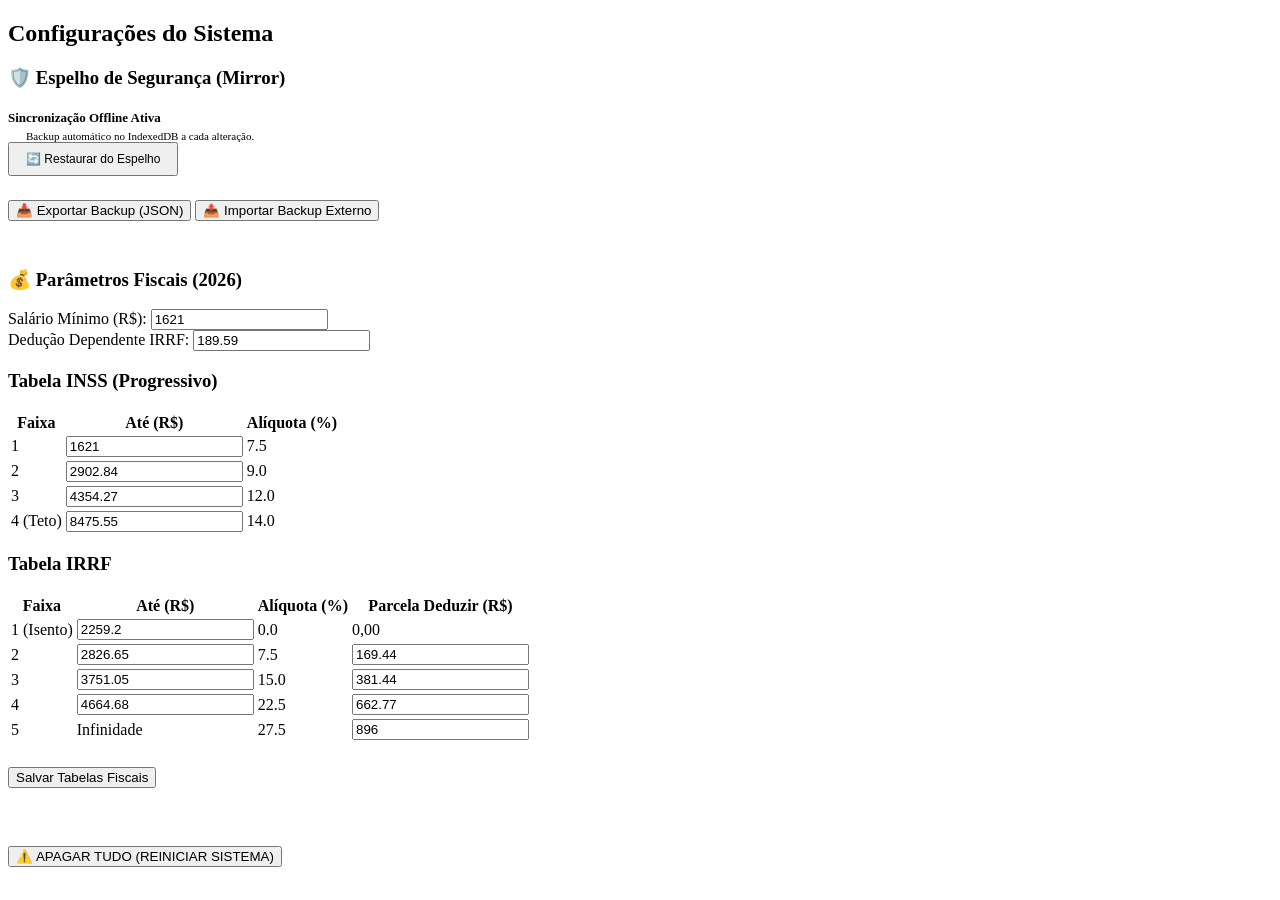
==== commit 5ec828e1: "Update configuracoes.html" ====
--- a/configuracoes.html
+++ b/configuracoes.html
@@ -1,50 +1,7 @@
 <!DOCTYPE html>
 <html lang="pt-BR">
 <head>
-    <meta charset="UTF-8">
-    <meta name="viewport" content="width=device-width, initial-scale=1.0">
-    <title>RH - Configurações e Backup</title>
-    <link href="https://fonts.googleapis.com/css2?family=Inter:wght@400;500;600;700&display=swap" rel="stylesheet">
-    <style>
-        :root {
-            --bg-body: #09090b; --bg-card: #18181b; --border-color: #27272a;
-            --text-main: #f4f4f5; --text-muted: #a1a1aa;
-            --accent-purple: #8b5cf6; --accent-green: #10b981; --accent-red: #ef4444;
-        }
-
-        body { font-family: 'Inter', sans-serif; background-color: var(--bg-body); color: var(--text-main); padding: 24px; margin: 0; -webkit-font-smoothing: antialiased; }
-        .container { background-color: var(--bg-card); padding: 32px; border-radius: 16px; border: 1px solid var(--border-color); max-width: 900px; margin: auto; box-shadow: 0 4px 6px -1px rgba(0,0,0,0.1); }
-        
-        h2 { color: var(--text-main); border-bottom: 1px solid var(--border-color); padding-bottom: 16px; margin-top: 0; font-weight: 600; font-size: 20px;}
-        h3 { color: var(--text-main); margin-top: 32px; font-weight: 600; font-size: 16px; display: flex; align-items: center; gap: 8px;}
-
-        .grid-geral { display: grid; grid-template-columns: 1fr 1fr; gap: 20px; margin-bottom: 24px; }
-        .form-group { display: flex; flex-direction: column; }
-        
-        label { font-size: 12px; color: var(--text-muted); font-weight: 600; margin-bottom: 8px; text-transform: uppercase; letter-spacing: 0.05em;}
-        input { width: 100%; padding: 12px; background: #09090b; border: 1px solid var(--border-color); color: var(--text-main); border-radius: 8px; box-sizing: border-box; font-size: 14px; transition: 0.3s; font-family: 'Inter'; }
-        input:focus { border-color: var(--accent-purple); outline: none; box-shadow: 0 0 0 2px rgba(139, 92, 246, 0.2); }
-        
-        .btn-group { display: grid; grid-template-columns: 1fr 1fr; gap: 12px; margin-top: 16px; }
-        button { padding: 12px 20px; border: none; border-radius: 8px; font-weight: 600; cursor: pointer; transition: 0.3s; color: #fff; font-size: 14px; font-family: 'Inter'; }
-        
-        .btn-primary { background-color: var(--accent-purple); width: 100%; }
-        .btn-primary:hover { background-color: #7c3aed; transform: translateY(-1px); }
-        
-        .btn-outline { background: transparent; border: 1px solid var(--border-color); color: var(--text-main); }
-        .btn-outline:hover { background: rgba(255,255,255,0.05); }
-
-        .status-mirror { background: rgba(139, 92, 246, 0.05); border: 1px solid var(--border-color); padding: 16px; border-radius: 12px; margin-top: 20px; display: flex; align-items: center; justify-content: space-between; }
-        .status-dot { width: 10px; height: 10px; border-radius: 50%; background: var(--accent-green); display: inline-block; margin-right: 8px; box-shadow: 0 0 10px var(--accent-green); }
-
-        table { width: 100%; border-collapse: separate; border-spacing: 0; margin-top: 16px; font-size: 13px; border: 1px solid var(--border-color); border-radius: 12px; overflow: hidden; }
-        th, td { padding: 14px 16px; text-align: center; border-bottom: 1px solid var(--border-color); }
-        th { background-color: rgba(255,255,255,0.02); color: var(--text-muted); text-transform: uppercase; font-size: 11px; font-weight: 600; }
-        
-        .msg-sucesso { display: none; background-color: rgba(16, 185, 129, 0.1); color: var(--accent-green); border: 1px solid rgba(16, 185, 129, 0.2); padding: 16px; border-radius: 8px; text-align: center; margin-top: 24px; font-weight: 600; }
-        .btn-danger { background: rgba(239, 68, 68, 0.1); color: var(--accent-red); border: 1px solid rgba(239, 68, 68, 0.2); width: auto; font-size: 11px; padding: 6px 12px; margin-top: 20px; }
-    </style>
-</head>
+    </head>
 <body>
 
 <div class="container">
@@ -55,13 +12,13 @@
         <div>
             <span class="status-dot"></span>
             <span style="font-size: 13px; font-weight: 600;">Sincronização Offline Ativa</span>
-            <p style="font-size: 11px; color: var(--text-muted); margin: 4px 0 0 18px;">O sistema salva uma cópia automática no IndexedDB a cada alteração.</p>
+            <p style="font-size: 11px; color: var(--text-muted); margin: 4px 0 0 18px;">Backup automático no IndexedDB a cada alteração.</p>
         </div>
         <button class="btn-outline" style="width: auto; padding: 8px 16px; font-size: 12px;" onclick="restaurarDoEspelho()">🔄 Restaurar do Espelho</button>
     </div>
 
     <div class="btn-group" style="margin-top: 24px;">
-        <button class="btn-primary" onclick="exportarBackup()">📥 Exportar Backup (Manual)</button>
+        <button class="btn-primary" onclick="exportarBackup()">📥 Exportar Backup (JSON)</button>
         <button class="btn-outline" onclick="document.getElementById('inputBackup').click()">📤 Importar Backup Externo</button>
         <input type="file" id="inputBackup" style="display:none" accept=".json" onchange="importarBackup(event)">
     </div>
@@ -83,20 +40,20 @@
     <h3>Tabela INSS (Progressivo)</h3>
     <table>
         <tr><th>Faixa</th><th>Até (R$)</th><th>Alíquota (%)</th></tr>
-        <tr><td>1</td><td><input type="number" id="inssTeto1" class="tabela-input"></td><td>7.5</td></tr>
-        <tr><td>2</td><td><input type="number" id="inssTeto2" class="tabela-input"></td><td>9.0</td></tr>
-        <tr><td>3</td><td><input type="number" id="inssTeto3" class="tabela-input"></td><td>12.0</td></tr>
-        <tr><td>4 (Teto)</td><td><input type="number" id="inssTeto4" class="tabela-input"></td><td>14.0</td></tr>
+        <tr><td>1</td><td><input type="number" id="inssTeto1"></td><td>7.5</td></tr>
+        <tr><td>2</td><td><input type="number" id="inssTeto2"></td><td>9.0</td></tr>
+        <tr><td>3</td><td><input type="number" id="inssTeto3"></td><td>12.0</td></tr>
+        <tr><td>4 (Teto)</td><td><input type="number" id="inssTeto4"></td><td>14.0</td></tr>
     </table>
 
     <h3>Tabela IRRF</h3>
     <table>
-        <tr><th>Faixa</th><th>Até (R$)</th><th>Alíquota (%)</th><th>Parcela a Deduzir (R$)</th></tr>
-        <tr><td>1 (Isento)</td><td><input type="number" id="irrfTeto1" class="tabela-input"></td><td>0.0</td><td>0,00</td></tr>
-        <tr><td>2</td><td><input type="number" id="irrfTeto2" class="tabela-input"></td><td>7.5</td><td><input type="number" id="irrfDed2" class="tabela-input"></td></tr>
-        <tr><td>3</td><td><input type="number" id="irrfTeto3" class="tabela-input"></td><td>15.0</td><td><input type="number" id="irrfDed3" class="tabela-input"></td></tr>
-        <tr><td>4</td><td><input type="number" id="irrfTeto4" class="tabela-input"></td><td>22.5</td><td><input type="number" id="irrfDed4" class="tabela-input"></td></tr>
-        <tr><td>5</td><td>Infinidade</td><td>27.5</td><td><input type="number" id="irrfDed5" class="tabela-input"></td></tr>
+        <tr><th>Faixa</th><th>Até (R$)</th><th>Alíquota (%)</th><th>Parcela Deduzir (R$)</th></tr>
+        <tr><td>1 (Isento)</td><td><input type="number" id="irrfTeto1"></td><td>0.0</td><td>0,00</td></tr>
+        <tr><td>2</td><td><input type="number" id="irrfTeto2"></td><td>7.5</td><td><input type="number" id="irrfDed2"></td></tr>
+        <tr><td>3</td><td><input type="number" id="irrfTeto3"></td><td>15.0</td><td><input type="number" id="irrfDed3"></td></tr>
+        <tr><td>4</td><td><input type="number" id="irrfTeto4"></td><td>22.5</td><td><input type="number" id="irrfDed4"></td></tr>
+        <tr><td>5</td><td>Infinidade</td><td>27.5</td><td><input type="number" id="irrfDed5"></td></tr>
     </table>
 
     <button class="btn-primary" onclick="salvarTabelas()" style="margin-top: 24px;">Salvar Tabelas Fiscais</button>
@@ -105,68 +62,9 @@
     <button class="btn-danger" onclick="limparTudo()">⚠️ APAGAR TUDO (REINICIAR SISTEMA)</button>
 </div>
 
+<script src="script.js"></script>
 <script>
-    // ================= MOTOR DO ESPELHO (IndexedDB) =================
-    const MirrorDB = {
-        name: "HCM_Mirror_DB",
-        version: 1,
-        store: "backups",
-        
-        abrir() {
-            return new Promise((resolve, reject) => {
-                const request = indexedDB.open(this.name, this.version);
-                request.onupgradeneeded = e => e.target.result.createObjectStore(this.store);
-                request.onsuccess = e => resolve(e.target.result);
-                request.onerror = e => reject(e.target.error);
-            });
-        },
-
-        async salvar(dados) {
-            const db = await this.abrir();
-            const tx = db.transaction(this.store, "readwrite");
-            tx.objectStore(this.store).put(dados, "ultimo_backup_automatico");
-            return tx.complete;
-        },
-
-        async buscar() {
-            const db = await this.abrir();
-            return new Promise((resolve) => {
-                const request = db.transaction(this.store).objectStore(this.store).get("ultimo_backup_automatico");
-                request.onsuccess = () => resolve(request.result);
-            });
-        }
-    };
-
-    // Sincroniza o localStorage com o IndexedDB automaticamente
-    async function sincronizarEspelho() {
-        const chaves = ['rhFuncionarios', 'rhTabelasFiscais', 'rhDocumentos', 'rhFaltas', 'rhEventos', 'rhEventosRH'];
-        const backup = {};
-        chaves.forEach(k => {
-            const d = localStorage.getItem(k);
-            if(d) backup[k] = JSON.parse(d);
-        });
-        await MirrorDB.salvar(backup);
-        console.log("Mirror atualizado automaticamente.");
-    }
-
-    async function restaurarDoEspelho() {
-        const dados = await MirrorDB.buscar();
-        if(!dados) { alert("Nenhum dado encontrado no espelho."); return; }
-        
-        if(confirm("Deseja restaurar os dados do último espelho automático? Isso substituirá o que estiver na tela.")) {
-            Object.keys(dados).forEach(k => localStorage.setItem(k, JSON.stringify(dados[k])));
-            mostrarSucesso("Dados restaurados! Reiniciando...");
-            setTimeout(() => window.location.reload(), 1500);
-        }
-    }
-
-    // ================= FUNÇÕES DE PÁGINA =================
-
-    document.addEventListener("DOMContentLoaded", () => {
-        carregarTabelas();
-        // Sincroniza sempre que abrir a página para garantir
-        sincronizarEspelho();
-    });
+    document.addEventListener("DOMContentLoaded", carregarTabelas);
 
     function carregarTabelas() {
         const dados = JSON.parse(localStorage.getItem('rhTabelasFiscais')) || {
@@ -174,6 +72,7 @@
             inss: { teto1: 1621.00, teto2: 2902.84, teto3: 4354.27, teto4: 8475.55 },
             irrf: { teto1: 2259.20, teto2: 2826.65, ded2: 169.44, teto3: 3751.05, ded3: 381.44, teto4: 4664.68, ded4: 662.77, ded5: 896.00 }
         };
+        // Preenchimento dos inputs...
         document.getElementById('salarioMinimo').value = dados.geral.salarioMinimo;
         document.getElementById('deducaoDependente').value = dados.geral.deducaoDependente;
         document.getElementById('inssTeto1').value = dados.inss.teto1;
@@ -214,32 +113,52 @@
             }
         };
         localStorage.setItem('rhTabelasFiscais', JSON.stringify(dados));
-        await sincronizarEspelho(); // Aciona o espelhamento
-        mostrarSucesso("Tabelas salvas e espelhadas!");
+        await MirrorDB.salvarAutomatico();
+        notificar("Configurações salvas e espelhadas!");
     }
 
-    function mostrarSucesso(texto) {
-        const msg = document.getElementById('msgSucesso');
-        msg.innerText = texto; msg.style.display = 'block';
-        setTimeout(() => msg.style.display = 'none', 3000);
+    async function restaurarDoEspelho() {
+        if(confirm("Substituir dados atuais pelo último espelho automático?")) {
+            const sucesso = await MirrorDB.restaurar();
+            if(sucesso) {
+                notificar("Restauração concluída!");
+                setTimeout(() => window.location.reload(), 1000);
+            } else alert("Nenhum espelho encontrado.");
+        }
+    }
+
+    function exportarBackup() {
+        const backup = {};
+        MirrorDB.keys.forEach(k => {
+            const d = localStorage.getItem(k);
+            if(d) backup[k] = JSON.parse(d);
+        });
+        const blob = new Blob([JSON.stringify(backup, null, 2)], {type : 'application/json'});
+        const url = URL.createObjectURL(blob);
+        const a = document.createElement('a');
+        a.href = url;
+        a.download = `backup_hcm_${new Date().toLocaleDateString().replace(/\//g, '-')}.json`;
+        a.click();
+    }
+
+    function importarBackup(event) {
+        const reader = new FileReader();
+        reader.onload = (e) => {
+            try {
+                const dados = JSON.parse(e.target.result);
+                Object.keys(dados).forEach(k => localStorage.setItem(k, JSON.stringify(dados[k])));
+                notificar("Backup importado com sucesso!");
+                setTimeout(() => window.location.reload(), 1000);
+            } catch(err) { alert("Arquivo JSON inválido."); }
+        };
+        reader.readAsText(event.target.files[0]);
     }
 
     function limparTudo() {
-        if(confirm("Isso apagará o localStorage, mas o IndexedDB (Mirror) continuará lá. Deseja limpar?")) {
-            localStorage.clear(); window.location.reload();
+        if(confirm("⚠️ ATENÇÃO: Isso apagará TODOS os dados do navegador. Continuar?")) {
+            localStorage.clear();
+            window.location.reload();
         }
-    }
-
-    // Backup manual JSON
-    function exportarBackup() {
-        const chaves = ['rhFuncionarios', 'rhTabelasFiscais', 'rhDocumentos', 'rhFaltas', 'rhEventos'];
-        const backup = {};
-        chaves.forEach(k => { const d = localStorage.getItem(k); if(d) backup[k] = JSON.parse(d); });
-        const dataStr = "data:text/json;charset=utf-8," + encodeURIComponent(JSON.stringify(backup));
-        const dlAnchor = document.createElement('a');
-        dlAnchor.setAttribute("href", dataStr);
-        dlAnchor.setAttribute("download", `backup_rh.json`);
-        dlAnchor.click();
     }
 </script>
 </body>
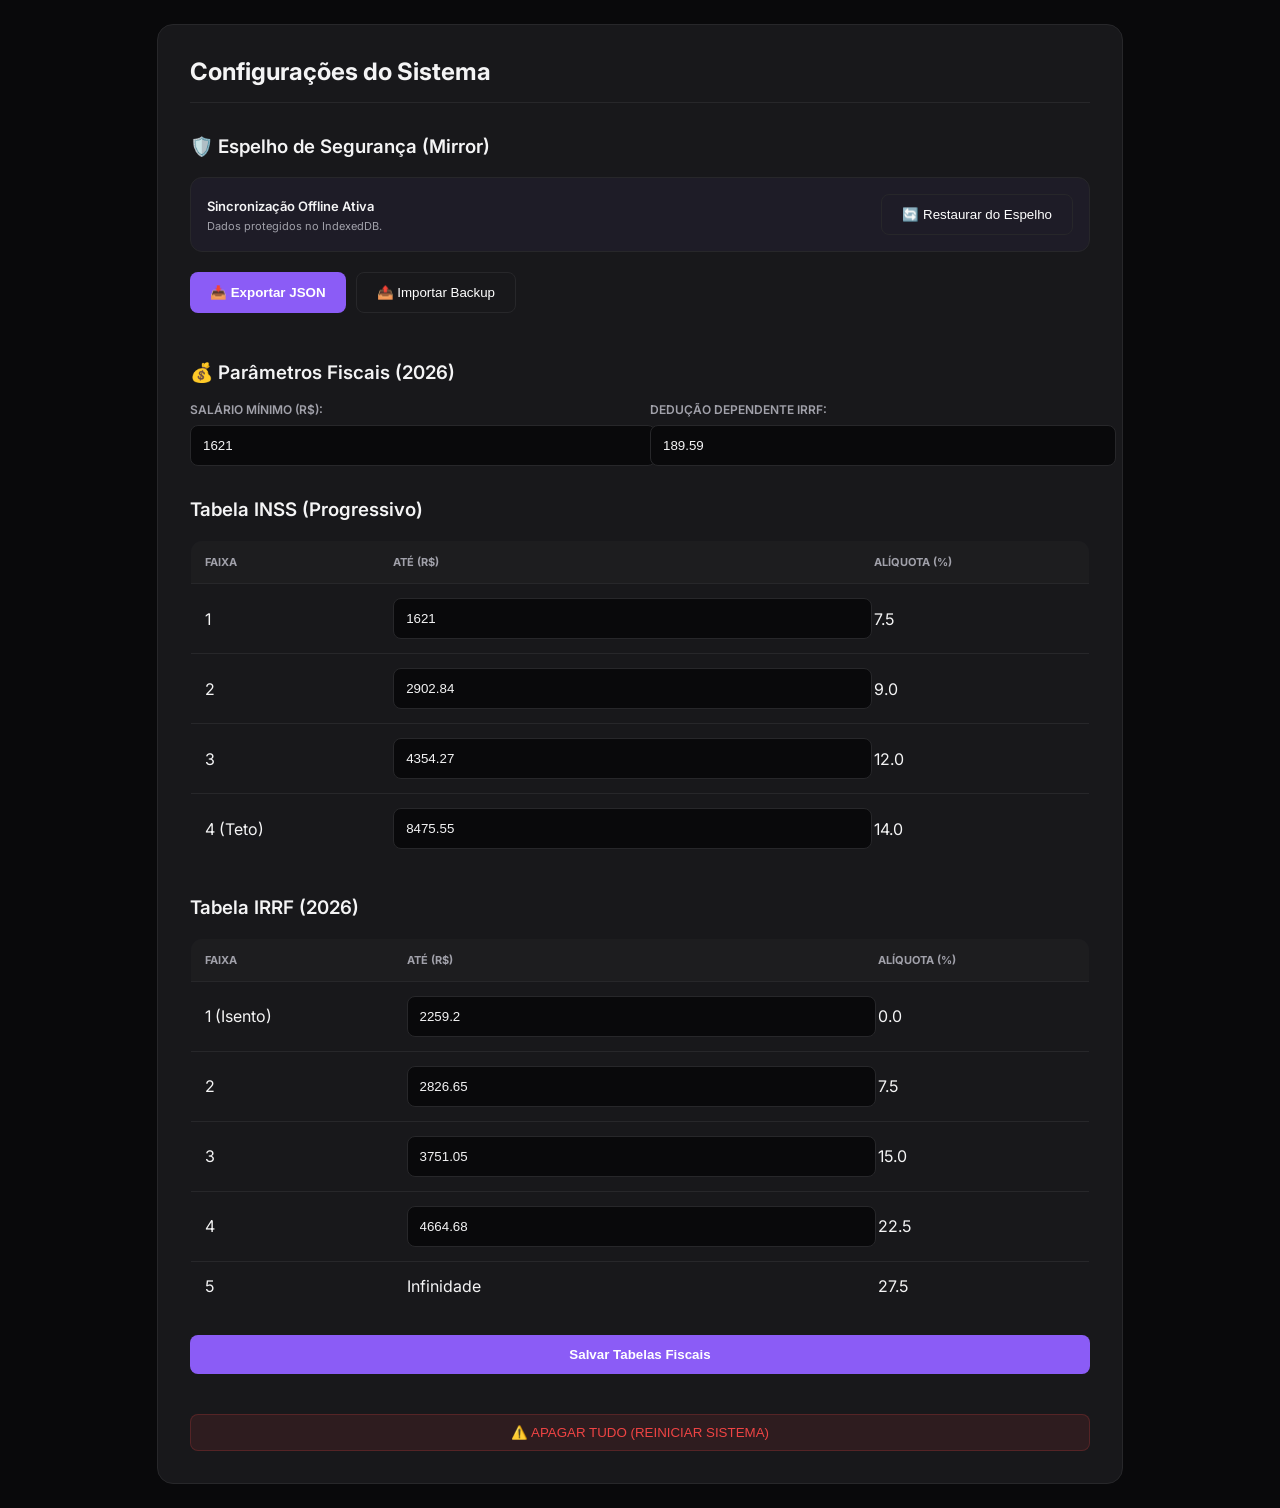
==== commit 1f7ba405: "Update configuracoes.html" ====
--- a/configuracoes.html
+++ b/configuracoes.html
@@ -1,7 +1,39 @@
 <!DOCTYPE html>
 <html lang="pt-BR">
 <head>
-    </head>
+    <meta charset="UTF-8">
+    <meta name="viewport" content="width=device-width, initial-scale=1.0">
+    <title>RH - Configurações</title>
+    <link href="https://fonts.googleapis.com/css2?family=Inter:wght@400;500;600;700&display=swap" rel="stylesheet">
+    <style>
+        /* Reutilizando seu padrão visual para manter a consistência */
+        :root {
+            --bg-body: #09090b; --bg-card: #18181b; --border-color: #27272a;
+            --text-main: #f4f4f5; --text-muted: #a1a1aa;
+            --accent-purple: #8b5cf6; --accent-green: #10b981; --accent-red: #ef4444;
+        }
+        body { font-family: 'Inter', sans-serif; background-color: var(--bg-body); color: var(--text-main); padding: 24px; margin: 0; }
+        .container { background-color: var(--bg-card); padding: 32px; border-radius: 16px; border: 1px solid var(--border-color); max-width: 900px; margin: auto; }
+        h2 { color: var(--text-main); border-bottom: 1px solid var(--border-color); padding-bottom: 16px; margin-top: 0; }
+        h3 { color: var(--text-main); margin-top: 32px; font-weight: 600; }
+        
+        .grid-geral { display: grid; grid-template-columns: 1fr 1fr; gap: 20px; margin-bottom: 24px; }
+        .form-group { display: flex; flex-direction: column; }
+        label { font-size: 12px; color: var(--text-muted); font-weight: 600; margin-bottom: 8px; text-transform: uppercase; }
+        input { width: 100%; padding: 12px; background: #09090b; border: 1px solid var(--border-color); color: var(--text-main); border-radius: 8px; }
+        
+        .status-mirror { background: rgba(139, 92, 246, 0.05); border: 1px solid var(--border-color); padding: 16px; border-radius: 12px; display: flex; align-items: center; justify-content: space-between; }
+        .btn-primary { background-color: var(--accent-purple); color: white; border: none; padding: 12px 20px; border-radius: 8px; cursor: pointer; font-weight: 600; }
+        .btn-outline { background: transparent; border: 1px solid var(--border-color); color: white; padding: 12px 20px; border-radius: 8px; cursor: pointer; }
+        .btn-danger { background: rgba(239, 68, 68, 0.1); color: var(--accent-red); border: 1px solid rgba(239, 68, 68, 0.2); padding: 10px; border-radius: 8px; cursor: pointer; margin-top: 40px; }
+
+        table { width: 100%; border-collapse: collapse; margin-top: 16px; border: 1px solid var(--border-color); border-radius: 12px; overflow: hidden; }
+        th, td { padding: 14px; text-align: left; border-bottom: 1px solid var(--border-color); }
+        th { background: rgba(255,255,255,0.02); color: var(--text-muted); font-size: 11px; text-transform: uppercase; }
+        
+        .msg-sucesso { display: none; padding: 16px; border-radius: 8px; text-align: center; background: rgba(16, 185, 129, 0.1); color: var(--accent-green); margin: 20px 0; }
+    </style>
+</head>
 <body>
 
 <div class="container">
@@ -10,16 +42,15 @@
     <h3>🛡️ Espelho de Segurança (Mirror)</h3>
     <div class="status-mirror">
         <div>
-            <span class="status-dot"></span>
             <span style="font-size: 13px; font-weight: 600;">Sincronização Offline Ativa</span>
-            <p style="font-size: 11px; color: var(--text-muted); margin: 4px 0 0 18px;">Backup automático no IndexedDB a cada alteração.</p>
+            <p style="font-size: 11px; color: var(--text-muted); margin: 4px 0 0 0;">Dados protegidos no IndexedDB.</p>
         </div>
-        <button class="btn-outline" style="width: auto; padding: 8px 16px; font-size: 12px;" onclick="restaurarDoEspelho()">🔄 Restaurar do Espelho</button>
+        <button class="btn-outline" onclick="restaurarDoEspelho()">🔄 Restaurar do Espelho</button>
     </div>
 
-    <div class="btn-group" style="margin-top: 24px;">
-        <button class="btn-primary" onclick="exportarBackup()">📥 Exportar Backup (JSON)</button>
-        <button class="btn-outline" onclick="document.getElementById('inputBackup').click()">📤 Importar Backup Externo</button>
+    <div style="display: flex; gap: 10px; margin-top: 20px;">
+        <button class="btn-primary" onclick="exportarBackup()">📥 Exportar JSON</button>
+        <button class="btn-outline" onclick="document.getElementById('inputBackup').click()">📤 Importar Backup</button>
         <input type="file" id="inputBackup" style="display:none" accept=".json" onchange="importarBackup(event)">
     </div>
 
@@ -46,24 +77,32 @@
         <tr><td>4 (Teto)</td><td><input type="number" id="inssTeto4"></td><td>14.0</td></tr>
     </table>
 
-    <h3>Tabela IRRF</h3>
+    <h3>Tabela IRRF (2026)</h3>
     <table>
-        <tr><th>Faixa</th><th>Até (R$)</th><th>Alíquota (%)</th><th>Parcela Deduzir (R$)</th></tr>
-        <tr><td>1 (Isento)</td><td><input type="number" id="irrfTeto1"></td><td>0.0</td><td>0,00</td></tr>
-        <tr><td>2</td><td><input type="number" id="irrfTeto2"></td><td>7.5</td><td><input type="number" id="irrfDed2"></td></tr>
-        <tr><td>3</td><td><input type="number" id="irrfTeto3"></td><td>15.0</td><td><input type="number" id="irrfDed3"></td></tr>
-        <tr><td>4</td><td><input type="number" id="irrfTeto4"></td><td>22.5</td><td><input type="number" id="irrfDed4"></td></tr>
-        <tr><td>5</td><td>Infinidade</td><td>27.5</td><td><input type="number" id="irrfDed5"></td></tr>
+        <tr><th>Faixa</th><th>Até (R$)</th><th>Alíquota (%)</th></tr>
+        <tr><td>1 (Isento)</td><td><input type="number" id="irrfTeto1"></td><td>0.0</td></tr>
+        <tr><td>2</td><td><input type="number" id="irrfTeto2"></td><td>7.5</td></tr>
+        <tr><td>3</td><td><input type="number" id="irrfTeto3"></td><td>15.0</td></tr>
+        <tr><td>4</td><td><input type="number" id="irrfTeto4"></td><td>22.5</td></tr>
+        <tr><td>5</td><td>Infinidade</td><td>27.5</td></tr>
     </table>
 
-    <button class="btn-primary" onclick="salvarTabelas()" style="margin-top: 24px;">Salvar Tabelas Fiscais</button>
+    <div style="display: none;">
+        <input type="number" id="irrfDed2">
+        <input type="number" id="irrfDed3">
+        <input type="number" id="irrfDed4">
+        <input type="number" id="irrfDed5">
+    </div>
 
-    <hr style="margin-top: 50px; border: 0; border-top: 1px solid var(--border-color);">
-    <button class="btn-danger" onclick="limparTudo()">⚠️ APAGAR TUDO (REINICIAR SISTEMA)</button>
+    <button class="btn-primary" onclick="salvarTabelas()" style="margin-top: 24px; width: 100%;">Salvar Tabelas Fiscais</button>
+
+    <button class="btn-danger" onclick="limparTudo()" style="width: 100%;">⚠️ APAGAR TUDO (REINICIAR SISTEMA)</button>
 </div>
 
 <script src="script.js"></script>
 <script>
+    // As suas funções carregarTabelas, salvarTabelas, etc. permanecem as mesmas 
+    // que você enviou, pois mantivemos os IDs irrfDedX ocultos no HTML.
     document.addEventListener("DOMContentLoaded", carregarTabelas);
 
     function carregarTabelas() {
@@ -72,7 +111,6 @@
             inss: { teto1: 1621.00, teto2: 2902.84, teto3: 4354.27, teto4: 8475.55 },
             irrf: { teto1: 2259.20, teto2: 2826.65, ded2: 169.44, teto3: 3751.05, ded3: 381.44, teto4: 4664.68, ded4: 662.77, ded5: 896.00 }
         };
-        // Preenchimento dos inputs...
         document.getElementById('salarioMinimo').value = dados.geral.salarioMinimo;
         document.getElementById('deducaoDependente').value = dados.geral.deducaoDependente;
         document.getElementById('inssTeto1').value = dados.inss.teto1;
@@ -113,53 +151,11 @@
             }
         };
         localStorage.setItem('rhTabelasFiscais', JSON.stringify(dados));
-        await MirrorDB.salvarAutomatico();
-        notificar("Configurações salvas e espelhadas!");
+        if (window.MirrorDB) await MirrorDB.salvarAutomatico();
+        if (window.notificar) notificar("Configurações salvas e espelhadas!");
     }
 
-    async function restaurarDoEspelho() {
-        if(confirm("Substituir dados atuais pelo último espelho automático?")) {
-            const sucesso = await MirrorDB.restaurar();
-            if(sucesso) {
-                notificar("Restauração concluída!");
-                setTimeout(() => window.location.reload(), 1000);
-            } else alert("Nenhum espelho encontrado.");
-        }
-    }
-
-    function exportarBackup() {
-        const backup = {};
-        MirrorDB.keys.forEach(k => {
-            const d = localStorage.getItem(k);
-            if(d) backup[k] = JSON.parse(d);
-        });
-        const blob = new Blob([JSON.stringify(backup, null, 2)], {type : 'application/json'});
-        const url = URL.createObjectURL(blob);
-        const a = document.createElement('a');
-        a.href = url;
-        a.download = `backup_hcm_${new Date().toLocaleDateString().replace(/\//g, '-')}.json`;
-        a.click();
-    }
-
-    function importarBackup(event) {
-        const reader = new FileReader();
-        reader.onload = (e) => {
-            try {
-                const dados = JSON.parse(e.target.result);
-                Object.keys(dados).forEach(k => localStorage.setItem(k, JSON.stringify(dados[k])));
-                notificar("Backup importado com sucesso!");
-                setTimeout(() => window.location.reload(), 1000);
-            } catch(err) { alert("Arquivo JSON inválido."); }
-        };
-        reader.readAsText(event.target.files[0]);
-    }
-
-    function limparTudo() {
-        if(confirm("⚠️ ATENÇÃO: Isso apagará TODOS os dados do navegador. Continuar?")) {
-            localStorage.clear();
-            window.location.reload();
-        }
-    }
+    // ... (restante das suas funções importar/exportar/limpar)
 </script>
 </body>
 </html>
